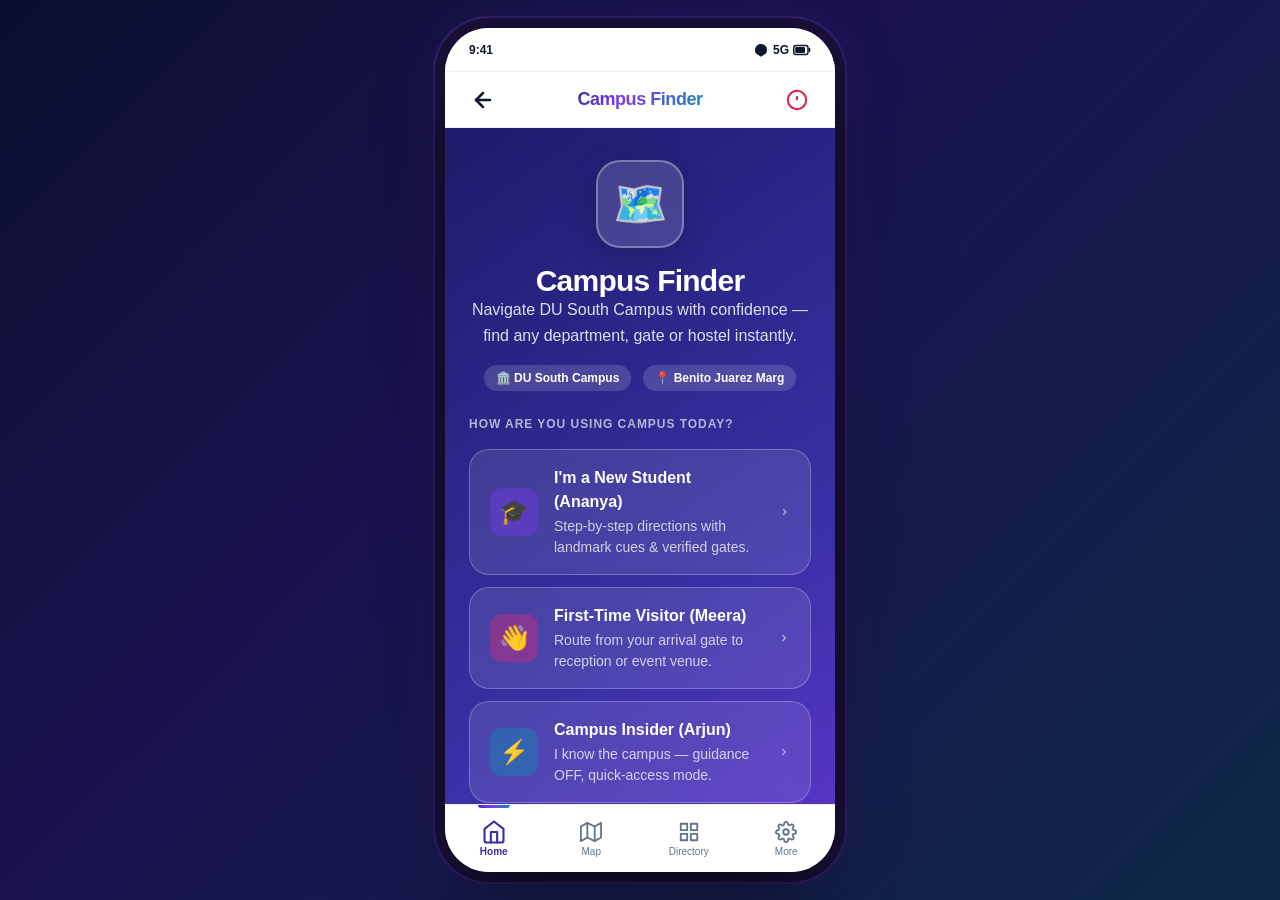
==== prototype-final/index.html @ 5f5b111a "feat: Team BAAAND Campus Navigation — Phase 3 (Design, Test & Iterate) complete delivery - Vibrant c" ====
<!DOCTYPE html>
<html lang="en">
<head>
  <meta charset="UTF-8">
  <meta name="viewport" content="width=device-width, initial-scale=1.0, maximum-scale=1.0, user-scalable=no">
  <title>Campus Finder v2 (Final) — Team BAAAND Campus Navigation</title>
  <link rel="stylesheet" href="tokens.css">
  <link rel="stylesheet" href="styles.css">
</head>
<body>

  <!-- Viewport Wrapper & Desktop Simulator Controls -->
  <div class="app-viewport-wrapper">
    
    <!-- 390x844 Mobile Device Shell -->
    <main class="device-frame" id="app-container" role="region" aria-label="Mobile Application Preview v2">

      <!-- Toast Feedback -->
      <div class="toast" id="app-toast" role="status" aria-live="polite">
        <svg width="20" height="20" viewBox="0 0 24 24" fill="none" stroke="currentColor" stroke-width="2">
          <circle cx="12" cy="12" r="10"></circle>
          <line x1="12" y1="8" x2="12" y2="12"></line>
          <line x1="12" y1="16" x2="12.01" y2="16"></line>
        </svg>
        <span id="toast-text">Notice message</span>
      </div>

      <!-- Mobile Status Bar -->
      <header class="status-bar">
        <span>9:41</span>
        <div class="status-bar-icons" aria-label="Status Indicators: Full Signal, Wi-Fi, 100% Battery">
          <svg width="16" height="16" viewBox="0 0 24 24" fill="currentColor">
            <path d="M12 3c-4.97 0-9 4.03-9 9 0 2.12.74 4.07 1.97 5.61L12 22l7.03-4.39C20.26 16.07 21 14.12 21 12c0-4.97-4.03-9-9-9z"/>
          </svg>
          <span>5G</span>
          <svg width="18" height="12" viewBox="0 0 24 14" fill="currentColor">
            <rect x="1" y="1" width="19" height="12" rx="3" fill="none" stroke="currentColor" stroke-width="2"/>
            <rect x="3" y="3" width="13" height="8" rx="1.5"/>
            <rect x="21" y="4" width="2" height="6" rx="1"/>
          </svg>
        </div>
      </header>

      <!-- App Header -->
      <header class="app-header">
        <button class="app-header-btn" id="header-back-btn" onclick="goBack()" aria-label="Go back to previous screen">
          <svg width="24" height="24" viewBox="0 0 24 24" fill="none" stroke="currentColor" stroke-width="2.5" stroke-linecap="round" stroke-linejoin="round">
            <line x1="19" y1="12" x2="5" y2="12"></line>
            <polyline points="12 19 5 12 12 5"></polyline>
          </svg>
        </button>
        <h1 class="app-header-title" id="header-title-text">Campus Finder</h1>
        <button class="app-header-btn" onclick="navigateTo('screen-help')" aria-label="Emergency security and help contacts">
          <svg width="22" height="22" viewBox="0 0 24 24" fill="none" stroke="var(--color-landmark)" stroke-width="2.2">
            <circle cx="12" cy="12" r="10"></circle>
            <line x1="12" y1="8" x2="12" y2="12"></line>
            <line x1="12" y1="16" x2="12.01" y2="16"></line>
          </svg>
        </button>
      </header>

      <!-- Scrollable Main Content Container -->
      <div class="screen-scroll-container">

        <!-- ===================================================================
             SCREEN 1: SPLASH & ONBOARDING ROLE SELECTION
             =================================================================== -->
        <section class="screen-view active" id="screen-splash" aria-labelledby="splash-title">
          <!-- Vibrant gradient splash -->
          <div class="splash-logo-container">
            <div class="splash-logo-icon">🗺️</div>
            <div>
              <h2 id="splash-title" class="splash-title">Campus Finder</h2>
              <p class="splash-subtitle">Navigate DU South Campus with confidence — find any department, gate or hostel instantly.</p>
            </div>
            <div style="display:flex;gap:var(--space-3);justify-content:center;flex-wrap:wrap;">
              <span style="background:rgba(255,255,255,0.15);color:white;font-size:var(--text-xs);font-weight:var(--font-bold);padding:4px 12px;border-radius:var(--radius-pill);">🏛️ DU South Campus</span>
              <span style="background:rgba(255,255,255,0.15);color:white;font-size:var(--text-xs);font-weight:var(--font-bold);padding:4px 12px;border-radius:var(--radius-pill);">📍 Benito Juarez Marg</span>
            </div>
          </div>

          <div class="splash-role-cards">
            <p style="color:rgba(255,255,255,0.65);font-size:var(--text-xs);font-weight:var(--font-semibold);text-transform:uppercase;letter-spacing:0.08em;margin-bottom:var(--space-1);">How are you using campus today?</p>

            <!-- Persona 1: New Student (Ananya) -->
            <div class="splash-role-card" onclick="setRoleMode('student')" role="button" aria-label="Select: New Student mode">
              <div class="splash-role-icon student">🎓</div>
              <div>
                <div class="splash-role-name">I'm a New Student (Ananya)</div>
                <div class="splash-role-desc">Step-by-step directions with landmark cues & verified gates.</div>
              </div>
              <svg width="20" height="20" viewBox="0 0 24 24" fill="none" stroke="rgba(255,255,255,0.6)" stroke-width="2.5"><polyline points="9 18 15 12 9 6"></polyline></svg>
            </div>

            <!-- Persona 2: First-Time Visitor (Meera) -->
            <div class="splash-role-card" onclick="setRoleMode('visitor')" role="button" aria-label="Select: Visitor mode">
              <div class="splash-role-icon visitor">👋</div>
              <div>
                <div class="splash-role-name">First-Time Visitor (Meera)</div>
                <div class="splash-role-desc">Route from your arrival gate to reception or event venue.</div>
              </div>
              <svg width="20" height="20" viewBox="0 0 24 24" fill="none" stroke="rgba(255,255,255,0.6)" stroke-width="2.5"><polyline points="9 18 15 12 9 6"></polyline></svg>
            </div>

            <!-- Persona 3: Campus Insider (Arjun) -->
            <div class="splash-role-card" onclick="setRoleMode('insider')" role="button" aria-label="Select: Insider mode">
              <div class="splash-role-icon insider">⚡</div>
              <div>
                <div class="splash-role-name">Campus Insider (Arjun)</div>
                <div class="splash-role-desc">I know the campus — guidance OFF, quick-access mode.</div>
              </div>
              <svg width="20" height="20" viewBox="0 0 24 24" fill="none" stroke="rgba(255,255,255,0.6)" stroke-width="2.5"><polyline points="9 18 15 12 9 6"></polyline></svg>
            </div>

            <button onclick="setRoleMode('student')" style="background:rgba(255,255,255,0.1);border:1px solid rgba(255,255,255,0.2);color:rgba(255,255,255,0.75);padding:var(--space-3);border-radius:var(--radius-md);font-size:var(--text-sm);cursor:pointer;margin-top:var(--space-2);width:100%;font-weight:var(--font-medium);">Continue as guest →</button>
          </div>
        </section>

        <!-- ===================================================================
             SCREEN 2: HOME SCREEN (V2: ENHANCED WITH WALKING METRICS)
             =================================================================== -->
        <section class="screen-view" id="screen-home" aria-labelledby="home-hero-greeting">
          
          <!-- Mode Switcher -->
          <div class="segmented-control" role="tablist" aria-label="Campus Role Selector">
            <button class="seg-btn active" data-role="student" onclick="setRoleMode('student')">Student</button>
            <button class="seg-btn" data-role="visitor" onclick="setRoleMode('visitor')">Visitor</button>
            <button class="seg-btn" data-role="insider" onclick="setRoleMode('insider')">Insider</button>
          </div>

          <!-- Student & Standard Container -->
          <div id="home-standard-container">

            <!-- VIBRANT HERO BANNER -->
            <div class="home-hero-banner">
              <p class="home-hero-greeting">🏛️ DU South Campus · <span id="active-role-indicator">STUDENT</span> MODE</p>
              <h2 id="home-hero-greeting" class="home-hero-title">Where are you heading today?</h2>
              <!-- Hero search trigger -->
              <div class="home-search-bar" onclick="navigateTo('screen-search')" role="button" aria-label="Open search">
                <svg width="20" height="20" viewBox="0 0 24 24" fill="none" stroke="#94A3B8" stroke-width="2">
                  <circle cx="11" cy="11" r="8"></circle>
                  <line x1="21" y1="21" x2="16.65" y2="16.65"></line>
                </svg>
                <span class="home-search-bar-text">Search department, gate, hostel...</span>
                <svg width="18" height="18" viewBox="0 0 24 24" fill="none" stroke="#C4B5FD" stroke-width="2.5"><polyline points="9 18 15 12 9 6"></polyline></svg>
              </div>
              <!-- Campus quick stats -->
              <div class="home-stats-strip">
                <div class="home-stat"><div class="home-stat-value">16+</div><div class="home-stat-label">Departments</div></div>
                <div class="home-stat"><div class="home-stat-value">6</div><div class="home-stat-label">Entry Gates</div></div>
                <div class="home-stat"><div class="home-stat-value">5</div><div class="home-stat-label">Hostels</div></div>
                <div class="home-stat"><div class="home-stat-value">2</div><div class="home-stat-label">Libraries</div></div>
              </div>
            </div>

            <!-- Hidden old search for keyboard focus compatibility -->
            <input type="text" class="search-input" id="home-search-input" placeholder="Search..." style="display:none;" readonly aria-hidden="true">

            <!-- Guidance Banner for Ananya -->
            <div class="card" id="home-guidance-banner" style="background:linear-gradient(135deg,#EEF2FF,#E0E7FF);border:1.5px solid var(--color-primary-border);margin-bottom:var(--space-4);">
              <div style="display:flex;align-items:center;justify-content:space-between;gap:var(--space-2);">
                <div style="display:flex;gap:var(--space-2);align-items:center;">
                  <span style="font-size:22px;">🧭</span>
                  <div>
                    <h4 style="font-size:var(--text-sm);font-weight:var(--font-bold);color:var(--color-primary);">Step-by-step guidance active</h4>
                    <p style="font-size:var(--text-xs);color:var(--color-text-secondary);">Landmark cues & verified gate numbers enabled.</p>
                  </div>
                </div>
                <button class="btn btn-sm btn-outline" onclick="navigateTo('screen-gates')" style="padding:4px 12px;font-size:var(--text-xs);flex-shrink:0;">Gates →</button>
              </div>
            </div>

            <!-- Quick Places Chips — Colour-coded by category -->
            <div style="margin-bottom:var(--space-4);">
              <div class="section-header">
                <h3 class="section-title">Quick Access</h3>
                <span class="section-link" onclick="navigateTo('screen-directory')">All →</span>
              </div>
              <div class="chip-group">
                <button class="chip chip-gate" onclick="navigateTo('screen-gates')">🚪 All Gates (1–6)</button>
                <button class="chip chip-arts" onclick="selectPlace('dept-iic')">💻 IIC Dept</button>
                <button class="chip chip-arts" onclick="selectPlace('bldg-fms')">📈 FMS</button>
                <button class="chip chip-arts" onclick="selectPlace('dept-elec')">⚡ Electronics</button>
                <button class="chip chip-hostel" onclick="selectPlace('hostel-boys')">🏠 Saramati</button>
                <button class="chip chip-library" onclick="selectPlace('cent-lib')">📚 Library</button>
                <button class="chip chip-transport" onclick="filterSearch('facility', this); navigateTo('screen-search')">☕ Canteens</button>
                <button class="chip chip-transport" onclick="navigateTo('screen-transport')">🚲 Smart Bikes</button>
                <button class="chip chip-transport" onclick="navigateTo('screen-transport')">🛺 E-Rickshaws</button>
              </div>
            </div>

            <!-- Frequent Places — Vibrant Cards Grid -->
            <div style="margin-bottom:var(--space-4);">
              <div class="section-header">
                <h3 class="section-title">Frequently Visited</h3>
                <span class="section-link" onclick="navigateTo('screen-directory')">Directory →</span>
              </div>

              <!-- Featured card: OR Dept (primary research flow) -->
              <div class="home-feature-card arts" onclick="selectPlace('dept-or')">
                <div>
                  <div class="home-feature-card-title">🎓 Dept. of Operational Research</div>
                  <div class="home-feature-card-subtitle">Faculty of Arts · 2nd Floor, Room 214</div>
                  <div class="home-feature-card-metric">⏱ 3 min · 180m · Gate 4</div>
                </div>
                <svg width="20" height="20" viewBox="0 0 24 24" fill="none" stroke="rgba(255,255,255,0.7)" stroke-width="2.5"><polyline points="9 18 15 12 9 6"></polyline></svg>
              </div>

              <!-- 2-col grid for smaller cards -->
              <div class="home-cards-grid">
                <div class="home-feature-card tech" style="grid-column:1;" onclick="selectPlace('dept-iic')">
                  <div class="home-feature-card-title">💻 IIC Dept</div>
                  <div class="home-feature-card-subtitle">Informatics Bldg</div>
                  <div class="home-feature-card-metric">⏱ 2 min · Gate 1</div>
                </div>
                <div class="home-feature-card hostel" style="grid-column:2;" onclick="selectPlace('hostel-boys')">
                  <div class="home-feature-card-title">🏠 Saramati Hostel</div>
                  <div class="home-feature-card-subtitle">Men's Residential</div>
                  <div class="home-feature-card-metric">⏱ 8 min · Gate 3</div>
                </div>
              </div>

              <!-- More places compact list -->
              <div style="margin-bottom: var(--space-4);">

              <!-- Item 3: FMS South Campus -->
              <div class="card card-interactive list-row" onclick="selectPlace('bldg-fms')">
                <div class="list-row-leading">
                  <svg width="22" height="22" viewBox="0 0 24 24" fill="none" stroke="currentColor" stroke-width="2">
                    <path d="M21 16V8a2 2 0 0 0-1-1.73l-7-4a2 2 0 0 0-2 0l-7 4A2 2 0 0 0 3 8v8a2 2 0 0 0 1 1.73l7 4a2 2 0 0 0 2 0l7-4A2 2 0 0 0 21 16z"></path>
                    <polyline points="3.27 6.96 12 12.01 20.73 6.96"></polyline>
                    <line x1="12" y1="22.08" x2="12" y2="12"></line>
                  </svg>
                </div>
                <div class="list-row-content">
                  <div class="list-row-title">Faculty of Management Studies (FMS South)</div>
                  <div class="list-row-subtitle">
                    <span>SP Jain Centre · MBA Lecture Theatres</span>
                  </div>
                  <span class="walking-metric-badge">⏱ 1.5 min walk · 90m from Gate 1</span>
                </div>
                <div class="gate-badge">Gate 1</div>
              </div>

              <!-- Item 4: Electronic Science Department -->
              <div class="card card-interactive list-row" onclick="selectPlace('dept-elec')">
                <div class="list-row-leading">
                  <svg width="22" height="22" viewBox="0 0 24 24" fill="none" stroke="currentColor" stroke-width="2">
                    <polyline points="13 2 3 14 12 14 11 22 21 10 12 10 13 2"></polyline>
                  </svg>
                </div>
                <div class="list-row-content">
                  <div class="list-row-title">Department of Electronic Science</div>
                  <div class="list-row-subtitle">
                    <span>Electronic Science Block · Microwave Wing</span>
                  </div>
                  <span class="walking-metric-badge">⏱ 2.5 min walk · 150m from Gate 1</span>
                </div>
                <div class="gate-badge">Gate 1</div>
              </div>

              <!-- Item 5: Saramati Men's Hostel -->
              <div class="card card-interactive list-row" onclick="selectPlace('hostel-boys')">
                <div class="list-row-leading">
                  <svg width="22" height="22" viewBox="0 0 24 24" fill="none" stroke="currentColor" stroke-width="2">
                    <path d="M3 9l9-7 9 7v11a2 2 0 0 1-2 2H5a2 2 0 0 1-2-2z"></path>
                    <polyline points="9 22 9 12 15 12 15 22"></polyline>
                  </svg>
                </div>
                <div class="list-row-content">
                  <div class="list-row-title">Saramati Post-Graduate Men's Hostel</div>
                  <div class="list-row-subtitle">
                    <span>South Campus Residential Zone · Ridge Trail</span>
                  </div>
                  <span class="walking-metric-badge">⏱ 2.5 min walk · 160m from Gate 3</span>
                </div>
                <div class="gate-badge">Gate 3</div>
              </div>

              <!-- Item 6: Central Library -->
              <div class="card card-interactive list-row" onclick="selectPlace('cent-lib')">
                <div class="list-row-leading">
                  <svg width="22" height="22" viewBox="0 0 24 24" fill="none" stroke="currentColor" stroke-width="2">
                    <path d="M4 19.5A2.5 2.5 0 0 1 6.5 17H20"></path>
                    <path d="M6.5 2H20v20H6.5A2.5 2.5 0 0 1 4 19.5v-15A2.5 2.5 0 0 1 6.5 2z"></path>
                  </svg>
                </div>
                <div class="list-row-content">
                  <div class="list-row-title">Central Library & Reading Hall</div>
                  <div class="list-row-subtitle">
                    <span>South Campus Colonnade Quad</span>
                  </div>
                  <span class="walking-metric-badge">⏱ 2 min walk · 100m from Gate 2</span>
                </div>
                <div class="gate-badge">Gate 2</div>
              </div>
            </div>

            <!-- Report Signboard Teaser -->
            <div class="card card-interactive" onclick="navigateTo('screen-report')" style="background-color: var(--color-bg-subtle); border-style: dashed; text-align: center; padding: var(--space-3);">
              <span style="font-size: var(--text-sm); font-weight: var(--font-medium); color: var(--color-text-secondary);">
                ⚠️ Notice a missing or unclear signboard on campus? <strong style="color: var(--color-accent);">Report it here</strong>
              </span>
            </div>
          </div>

          <!-- Insider Mode Container (Arjun Anti-Persona) -->
          <div id="home-insider-container" style="display: none;">
            <div class="card" style="background-color: #FEF3C7; border-color: #FCD34D; margin-bottom: var(--space-4);">
              <div style="display: flex; justify-content: space-between; align-items: center;">
                <div style="display: flex; gap: var(--space-2); align-items: center;">
                  <span style="font-size: 20px;">⚡</span>
                  <div>
                    <h4 style="font-size: var(--text-sm); font-weight: var(--font-bold); color: #92400E;">Route Guidance Prompts: OFF</h4>
                    <p style="font-size: var(--text-xs); color: #B45309;">Quick access to events, admin notices & shortcut maps.</p>
                  </div>
                </div>
                <button class="btn btn-sm btn-outline" onclick="setRoleMode('student')" style="border-color: #B45309; color: #B45309;">Turn ON</button>
              </div>
            </div>

            <div class="search-wrapper">
              <svg class="search-icon-leading" width="20" height="20" viewBox="0 0 24 24" fill="none" stroke="currentColor" stroke-width="2">
                <circle cx="11" cy="11" r="8"></circle>
                <line x1="21" y1="21" x2="16.65" y2="16.65"></line>
              </svg>
              <input type="text" class="search-input" placeholder="Search exam halls, admin counters, faculty rooms..." aria-label="Search events and administrative notices">
            </div>

            <div style="margin-bottom: var(--space-3); display: flex; justify-content: space-between; align-items: center;">
              <h3 style="font-size: var(--text-base); font-weight: var(--font-bold); color: var(--color-text-primary);">Campus Events & Notices</h3>
              <span class="verified-tag">Updated Today</span>
            </div>

            <div id="insider-notices-list">
              <!-- Dynamically populated from campus-data.js -->
            </div>
          </div>
        </section>

        <!-- ===================================================================
             SCREEN 3: SEARCH & RESULTS (V2: WITH SUGGESTIONS & ALIASES)
             =================================================================== -->
        <section class="screen-view" id="screen-search" aria-labelledby="search-header-title">
          <div class="search-wrapper">
            <svg class="search-icon-leading" width="20" height="20" viewBox="0 0 24 24" fill="none" stroke="currentColor" stroke-width="2">
              <circle cx="11" cy="11" r="8"></circle>
              <line x1="21" y1="21" x2="16.65" y2="16.65"></line>
            </svg>
            <input type="text" class="search-input" id="main-search-input" placeholder="Type department, room or gate..." autofocus aria-label="Search input query">
            <button class="search-clear-btn" onclick="clearSearch()" aria-label="Clear search input">✕</button>
          </div>

          <!-- Category Filter Chips -->
          <div class="chip-group" style="margin-bottom: var(--space-3);">
            <button class="chip search-filter-chip active" onclick="filterSearch('all', this)">All</button>
            <button class="chip search-filter-chip" onclick="filterSearch('department', this)">Departments</button>
            <button class="chip search-filter-chip" onclick="filterSearch('building', this)">Macro Buildings</button>
            <button class="chip search-filter-chip" onclick="filterSearch('facility', this)">Facilities</button>
            <button class="chip search-filter-chip" onclick="filterSearch('hostel', this)">Hostels</button>
          </div>

          <!-- Results Header Stats -->
          <div style="display: flex; justify-content: space-between; align-items: center; margin-bottom: var(--space-3); font-size: var(--text-xs); color: var(--color-text-secondary);">
            <span id="search-results-count">10 locations available</span>
            <span>Gate numbers verified</span>
          </div>

          <!-- Results List Container -->
          <div id="search-results-list">
            <!-- Populated dynamically via runSearch() -->
          </div>

          <!-- V2 Empty State with Clickable Suggestions (Fix H5) -->
          <div class="empty-state" id="search-empty-state" style="display: none;">
            <svg class="empty-state-icon" viewBox="0 0 24 24" fill="none" stroke="currentColor" stroke-width="1.8">
              <circle cx="11" cy="11" r="8"></circle>
              <line x1="21" y1="21" x2="16.65" y2="16.65"></line>
              <line x1="8" y1="11" x2="14" y2="11"></line>
            </svg>
            <h3 class="empty-state-title">No matching campus places</h3>
            <p class="empty-state-desc">Try checking gate numbers or tap one of our suggested research departments:</p>
            <div style="display: flex; flex-direction: column; gap: var(--space-2); max-width: 300px; margin: 0 auto var(--space-4);">
              <button class="btn btn-outline btn-sm" onclick="selectPlace('dept-or')">Dept. of Operational Research</button>
              <button class="btn btn-outline btn-sm" onclick="selectPlace('dept-iic')">Institute of Informatics & Communication (IIC)</button>
              <button class="btn btn-outline btn-sm" onclick="selectPlace('bldg-fms')">FMS South Campus (SP Jain Centre)</button>
              <button class="btn btn-outline btn-sm" onclick="selectPlace('dept-elec')">Department of Electronic Science</button>
              <button class="btn btn-outline btn-sm" onclick="selectPlace('hostel-boys')">Saramati Men's Hostel</button>
            </div>
            <button class="btn btn-ghost btn-sm" onclick="clearSearch()">Clear search term</button>
          </div>
        </section>

        <!-- ===================================================================
             SCREEN 4: PLACE DETAIL SCREEN (V2: ILLUSTRATED ARCH & CHIPS)
             =================================================================== -->
        <section class="screen-view" id="screen-detail" aria-labelledby="detail-title">
          
          <!-- V2 Architectural Entrance Mockup Card (Fix H2) -->
          <div class="card" style="padding: 0; overflow: hidden; margin-bottom: var(--space-4); border: none; box-shadow: var(--shadow-lg);">
            <div style="height: 180px; background: var(--gradient-hero); display: flex; flex-direction: column; justify-content: flex-end; padding: var(--space-4); color: white; position: relative;">
              <!-- Illustrated Architectural SVG Background -->
              <svg viewBox="0 0 400 180" style="position: absolute; top: 0; left: 0; width: 100%; height: 100%; opacity: 0.35;" preserveAspectRatio="none">
                <rect x="40" y="30" width="320" height="150" fill="none" stroke="#FFFFFF" stroke-width="2"/>
                <path d="M 120 180 A 80 80 0 0 1 280 180 Z" fill="#FFE4E6" opacity="0.6"/>
                <line x1="120" y1="180" x2="120" y2="40" stroke="#FFFFFF" stroke-width="2"/>
                <line x1="280" y1="180" x2="280" y2="40" stroke="#FFFFFF" stroke-width="2"/>
              </svg>

              <div style="position: absolute; top: var(--space-3); right: var(--space-3);">
                <span class="verified-tag" style="background: rgba(255, 255, 255, 0.95); color: var(--color-green); font-weight: bold; box-shadow: 0 2px 8px rgba(0,0,0,0.2);">✓ Verified Physical Signboard</span>
              </div>
              <span style="font-size: var(--text-xs); text-transform: uppercase; letter-spacing: 0.08em; opacity: 0.95; color: #CFFAFE; font-weight: bold;">Faculty Entrance Landmark</span>
              <h3 style="font-size: var(--text-lg); font-weight: var(--font-extrabold); text-shadow: 0 2px 4px rgba(0,0,0,0.4);" id="detail-photo-caption">Faculty of Arts — West Wing Portico</h3>
            </div>
            
            <div style="background: linear-gradient(135deg, var(--color-landmark-light), #FFE4E6); padding: var(--space-3) var(--space-4); border-top: 1.5px solid var(--color-landmark-border); display: flex; align-items: center; gap: var(--space-2);">
              <span style="font-size: 20px;">📍</span>
              <p style="font-size: var(--text-sm); font-weight: var(--font-bold); color: var(--color-landmark);" id="detail-landmark">
                Adjacent to Central Canteen; enter through the red-brick arches
              </p>
            </div>
          </div>

          <!-- Title & Macro Hierarchy -->
          <div style="margin-bottom: var(--space-4);">
            <h2 id="detail-title" style="font-size: var(--text-2xl); font-weight: var(--font-bold); color: var(--color-text-primary); margin-bottom: 4px;">Department of Operational Research</h2>
            <p id="detail-hierarchy" style="font-size: var(--text-sm); font-weight: var(--font-semibold); color: var(--color-accent);">
              Campus › Faculty of Arts › 2nd Floor, West Wing, Room 214
            </p>
          </div>

          <!-- Key Metrics Badges -->
          <div class="card" style="display: grid; grid-template-columns: 1fr 1fr; gap: var(--space-3); text-align: center; padding: var(--space-3); margin-bottom: var(--space-4);">
            <div style="border-right: 1px solid var(--color-bg-muted); padding-right: var(--space-2);">
              <span style="font-size: var(--text-xs); color: var(--color-text-muted); text-transform: uppercase; font-weight: var(--font-bold);">Nearest Gate</span>
              <div style="font-size: var(--text-lg); font-weight: var(--font-bold); color: var(--color-landmark);" id="detail-gate-badge">Gate 4</div>
            </div>
            <div>
              <span style="font-size: var(--text-xs); color: var(--color-text-muted); text-transform: uppercase; font-weight: var(--font-bold);">Walking Distance</span>
              <div style="font-size: var(--text-lg); font-weight: var(--font-bold); color: var(--color-primary);" id="detail-distance">180m (3 min)</div>
            </div>
          </div>

          <!-- Co-located Departments in Same Building (V2: Interactive Chips, Fix H8) -->
          <div class="card" style="margin-bottom: var(--space-4);">
            <div style="display: flex; justify-content: space-between; align-items: center; margin-bottom: var(--space-2);">
              <h3 style="font-size: var(--text-sm); font-weight: var(--font-bold); color: var(--color-text-primary);">Departments in this building:</h3>
              <span class="gate-badge" style="font-size: 11px;">Faculty of Arts</span>
            </div>
            <p style="font-size: var(--text-xs); color: var(--color-text-secondary); margin-bottom: var(--space-3);">Tap any department to view its specific wing and room location:</p>
            <div id="detail-same-building-list">
              <!-- Rendered via renderPlaceDetail() as .colocated-chip -->
            </div>
          </div>

          <!-- Description & Accessibility -->
          <div class="card" style="margin-bottom: var(--space-6);">
            <h3 style="font-size: var(--text-sm); font-weight: var(--font-bold); margin-bottom: 4px;">Location Information</h3>
            <p id="detail-desc" style="font-size: var(--text-sm); color: var(--color-text-secondary); margin-bottom: var(--space-3);"></p>
            <div style="background-color: var(--color-bg-subtle); padding: var(--space-2) var(--space-3); border-radius: var(--radius-sm); font-size: var(--text-xs); color: var(--color-text-secondary);">
              <strong>♿ Accessibility:</strong> <span id="detail-access"></span>
            </div>
          </div>

          <!-- Action Buttons -->
          <div style="display: flex; flex-direction: column; gap: var(--space-2); margin-bottom: var(--space-6);">
            <button class="btn btn-accent" onclick="startRouteToActivePlace()" id="detail-directions-btn">
              <svg width="20" height="20" viewBox="0 0 24 24" fill="none" stroke="currentColor" stroke-width="2.2">
                <polygon points="3 11 22 2 13 21 11 13 3 11"></polygon>
              </svg>
              <span>Get Walking Directions</span>
            </button>
            <button class="btn btn-outline" id="detail-save-btn" onclick="toggleSavePlace(appState.activePlace.id)">
              <svg width="18" height="18" viewBox="0 0 24 24" fill="none" stroke="currentColor" stroke-width="2">
                <path d="M19 21l-7-5-7 5V5a2 2 0 0 1 2-2h10a2 2 0 0 1 2 2z"></path>
              </svg>
              <span>Save Place</span>
            </button>
          </div>
        </section>

        <!-- ===================================================================
             SCREEN 5: ROUTE PREVIEW SCREEN (V2: CUSTOM ORIGIN PILLS, FIX H4)
             =================================================================== -->
        <section class="screen-view" id="screen-route" aria-labelledby="route-header-title">
          <div style="margin-bottom: var(--space-4);">
            <h2 id="route-header-title" style="font-size: var(--text-xl); font-weight: var(--font-bold); color: var(--color-text-primary);">Route Overview</h2>
            <p style="font-size: var(--text-sm); color: var(--color-text-secondary);">Verified walking path from entry gate to exact room.</p>
          </div>

          <!-- V2 Origin Selector Card with Custom Radio Pills (Fix H4) -->
          <div class="card" style="margin-bottom: var(--space-4);">
            <span style="font-size: var(--text-xs); color: var(--color-text-muted); text-transform: uppercase; font-weight: var(--font-bold); display: block; margin-bottom: 4px;">Choose Starting Origin:</span>
            
            <div class="origin-pill-group">
              <button class="origin-pill selected" onclick="selectRouteOrigin('Gate 4', this)">🚪 Gate 4 (Nearest Arts)</button>
              <button class="origin-pill" onclick="selectRouteOrigin('Gate 1', this)">🚪 Gate 1 (Main Gate)</button>
              <button class="origin-pill" onclick="selectRouteOrigin('Gate 2', this)">🚪 Gate 2 (Library)</button>
              <button class="origin-pill" onclick="selectRouteOrigin('GPS', this)">📍 Current Location</button>
            </div>

            <div style="margin: var(--space-3) 0 var(--space-2) 7px; height: 16px; border-left: 2px dashed var(--color-bg-muted);"></div>

            <!-- Destination Card -->
            <div style="display: flex; gap: var(--space-3); align-items: center;">
              <div style="width: 16px; height: 16px; border-radius: var(--radius-pill); background-color: var(--color-accent); flex-shrink: 0;"></div>
              <div>
                <span style="font-size: var(--text-xs); color: var(--color-text-muted); text-transform: uppercase; font-weight: var(--font-bold);">Destination</span>
                <div style="font-size: var(--text-base); font-weight: var(--font-bold); color: var(--color-text-primary);" id="route-dest-name">Dept. of Operational Research</div>
                <div style="font-size: var(--text-xs); color: var(--color-text-secondary);" id="route-dest-building">Faculty of Arts (2nd Floor Room 214)</div>
              </div>
            </div>
          </div>

          <!-- Time & Distance Metrics Banner -->
          <div class="route-summary-banner">
            <div>
              <div class="route-time-display" id="route-walk-time">8 min walk</div>
              <div class="route-dist-display" id="route-walk-distance">540m (Shortest verified path)</div>
            </div>
            <span class="verified-tag" id="route-access-badge" style="display:none;background:white;color:var(--color-primary);font-weight:bold;">Step-free</span>
          </div>

          <!-- Accessible Route Option -->
          <div class="card" style="margin-bottom: var(--space-4); background: linear-gradient(135deg, var(--color-purple-light), #F5F3FF); border: 1.5px solid var(--color-purple-border);">
            <div style="display: flex; justify-content: space-between; align-items: center;">
              <div style="display: flex; gap: var(--space-2); align-items: center;">
                <span style="font-size: 24px;">♿</span>
                <div>
                  <label for="accessible-route-toggle" style="font-size: var(--text-sm); font-weight: var(--font-bold); color: var(--color-purple); cursor: pointer; display: block;">Accessible Route</label>
                  <span style="font-size: var(--text-xs); color: var(--color-text-secondary);">Flat walkways, ramps & atrium elevator</span>
                </div>
              </div>
              <input type="checkbox" id="accessible-route-toggle" onchange="toggleAccessibleRoute()" style="width: 24px; height: 24px; cursor: pointer; accent-color: var(--color-purple);" aria-label="Toggle Accessible Route">
            </div>
          </div>

          <!-- Mini Route Map View -->
          <div class="map-canvas-container" style="height: 160px; margin-bottom: var(--space-4);">
            <svg class="map-svg" viewBox="0 0 400 200" preserveAspectRatio="none" aria-label="Campus Route Diagram">
              <rect width="400" height="200" fill="#E2E8F0"/>
              <path d="M 50 180 L 120 120 L 250 120 L 320 60" stroke="#94A3B8" stroke-width="12" stroke-linecap="round" fill="none"/>
              <path d="M 50 180 L 120 120 L 250 120 L 320 60" stroke="var(--color-accent)" stroke-width="6" stroke-dasharray="6,4" stroke-linecap="round" fill="none"/>
              <circle cx="50" cy="180" r="10" fill="var(--color-landmark)"/>
              <text x="50" y="184" font-size="10" font-weight="bold" fill="white" text-anchor="middle">G4</text>
              <circle cx="120" cy="120" r="8" fill="#F59E0B"/>
              <circle cx="320" cy="60" r="12" fill="var(--color-primary)"/>
              <text x="320" y="64" font-size="10" font-weight="bold" fill="white" text-anchor="middle">OR</text>
            </svg>
          </div>

          <button class="btn btn-primary" onclick="startLiveNavigation()" style="margin-bottom: var(--space-6);">
            <span>Start Turn-by-Turn Navigation</span>
            <svg width="20" height="20" viewBox="0 0 24 24" fill="none" stroke="currentColor" stroke-width="2.2">
              <line x1="5" y1="12" x2="19" y2="12"></line>
              <polyline points="12 5 19 12 12 19"></polyline>
            </svg>
          </button>
        </section>

        <!-- ===================================================================
             SCREEN 6: TURN-BY-TURN NAVIGATION (V2: PROGRESS BAR, EXIT & REROUTE)
             =================================================================== -->
        <section class="screen-view" id="screen-navigate" aria-labelledby="nav-step-counter">
          
          <!-- V2 Linear Progress Bar (Fix H1) -->
          <div class="nav-progress-container" aria-label="Navigation Route Progress">
            <div class="nav-progress-segment current" id="prog-seg-1"></div>
            <div class="nav-progress-segment" id="prog-seg-2"></div>
            <div class="nav-progress-segment" id="prog-seg-3"></div>
            <div class="nav-progress-segment" id="prog-seg-4"></div>
          </div>

          <!-- V2 Persistent Off-Route Alert Banner (Fix H9) -->
          <div class="persistent-reroute-banner" id="persistent-reroute-banner" style="display: none;" role="alert">
            <div style="display: flex; gap: var(--space-2); align-items: center;">
              <span style="font-size: 20px;">⚠️</span>
              <div>
                <strong style="font-size: var(--text-xs); color: var(--color-error); display: block;">You missed the turn!</strong>
                <span style="font-size: 11px; color: var(--color-text-secondary);">Turn right at Canteen to rejoin route</span>
              </div>
            </div>
            <button class="btn btn-sm btn-outline" onclick="dismissOffRoute()" style="width: auto; padding: 2px 8px; font-size: var(--text-xs); border-color: var(--color-error); color: var(--color-error);">
              Re-center
            </button>
          </div>

          <!-- Top Guidance HUD with Explicit Exit Route Button (Fix H3) -->
          <div class="card nav-hud">
            <div style="display: flex; justify-content: space-between; align-items: center; margin-bottom: var(--space-2);">
              <span id="nav-step-counter" style="font-size: var(--text-xs); font-weight: var(--font-bold); letter-spacing: 0.08em; text-transform: uppercase; color: #CFFAFE;">Step 1 of 4 · 540m remaining</span>
              <div style="display: flex; gap: 6px;">
                <button class="btn btn-sm btn-ghost" id="hud-voice-btn" onclick="toggleVoicePrompts()" style="color: white; background: rgba(255,255,255,0.2); border: 1px solid rgba(255,255,255,0.3); padding: 2px 8px; font-size: var(--text-xs); width: auto; border-radius: var(--radius-pill);" title="Toggle Speech Prompts">
                  🔊 ON
                </button>
                <button class="btn btn-sm btn-ghost" onclick="exitNavigation()" style="color: white; background: rgba(255,255,255,0.2); border: 1px solid rgba(255,255,255,0.3); padding: 2px 10px; font-size: var(--text-xs); width: auto; border-radius: var(--radius-pill);" aria-label="Exit Navigation Mode">
                  ✕ Exit
                </button>
              </div>
            </div>
            <h2 id="nav-step-instruction" style="font-size: var(--text-xl); font-weight: var(--font-extrabold); line-height: 1.3; margin-bottom: var(--space-3); color: white;">
              Enter through Gate 4 (Arts Gate) and proceed straight.
            </h2>
            <div style="display: flex; align-items: center; gap: var(--space-2); background: rgba(255, 255, 255, 0.18); backdrop-filter: blur(8px); padding: var(--space-2) var(--space-3); border-radius: var(--radius-md); font-size: var(--text-sm); color: white; border: 1px solid rgba(255,255,255,0.25);">
              <span>👀</span>
              <span id="nav-step-landmark" style="font-weight: var(--font-semibold);">Pass the Security Patrol Cabin on your left</span>
            </div>
          </div>

          <!-- Navigation Map Canvas with Position Indicator -->
          <div class="map-canvas-container" style="height: 240px; margin-bottom: var(--space-4); position: relative;">
            <svg class="map-svg" viewBox="0 0 400 300" preserveAspectRatio="none" aria-label="Live Navigation Campus View">
              <rect width="400" height="300" fill="#CBD5E1"/>
              <path d="M 60 260 L 150 180 L 260 180 L 320 80" stroke="#FFFFFF" stroke-width="16" fill="none"/>
              <path d="M 60 260 L 150 180 L 260 180 L 320 80" stroke="var(--color-accent)" stroke-width="8" stroke-linecap="round" fill="none"/>
              <!-- Animated GPS Position Dot & Pulsing Halo -->
              <circle cx="60" cy="260" r="14" fill="rgba(2, 128, 144, 0.35)" class="gps-pulse-ring" id="nav-gps-pulse"/>
              <circle cx="60" cy="260" r="8" fill="var(--color-accent)" stroke="white" stroke-width="2" id="nav-gps-dot"/>
              <rect x="160" y="120" width="70" height="40" rx="4" fill="#64748B"/>
              <text x="195" y="145" font-size="10" fill="white" font-weight="bold" text-anchor="middle">Canteen</text>
              <rect x="290" y="40" width="80" height="60" rx="4" fill="var(--color-primary)"/>
              <text x="330" y="75" font-size="10" fill="white" font-weight="bold" text-anchor="middle">Faculty of Arts</text>
            </svg>
            <div class="map-floating-overlay">
              <button class="btn btn-sm btn-ghost" id="nav-autowalk-btn" onclick="startAutoWalk()" style="color: var(--color-primary); font-size: var(--text-xs); font-weight: bold; background: rgba(255,255,255,0.9); border: 1px solid var(--color-border);" title="Auto-advance through route turns">
                ▶ Auto-Walk
              </button>
              <button class="btn btn-sm btn-ghost" onclick="triggerOffRouteDemo()" style="color: var(--color-error); font-size: var(--text-xs); background: rgba(255,255,255,0.9); border: 1px solid var(--color-border);">
                Simulate Off-Route
              </button>
            </div>
          </div>

          <!-- Navigation Controls -->
          <div style="display: grid; grid-template-columns: 1fr 2fr; gap: var(--space-2); margin-bottom: var(--space-4);">
            <button class="btn btn-outline" onclick="prevNavigationStep()" id="nav-prev-step-btn">← Prev</button>
            <button class="btn btn-primary" onclick="nextNavigationStep()" id="nav-next-step-btn">Next Turn →</button>
          </div>

          <div style="text-align: center;">
            <button class="btn btn-ghost btn-sm" onclick="navigateTo('screen-arrived')">Skip to Destination Arrival →</button>
          </div>
        </section>

        <!-- ===================================================================
             SCREEN 7: ARRIVAL CONFIRMATION
             =================================================================== -->
        <section class="screen-view" id="screen-arrived" aria-labelledby="arrived-title">
          <div style="text-align: center; padding: var(--space-4) 0;">
            
            <div class="arrival-banner">
              <span class="arrival-emoji">🎉</span>
              <h2 id="arrived-title" style="font-size: var(--text-3xl); font-weight: var(--font-extrabold); color: white; margin-bottom: 6px;">You Have Arrived!</h2>
              <p style="font-size: var(--text-base); color: rgba(255,255,255,0.9); font-weight: var(--font-medium);">
                Room 214 · Department of Operational Research
              </p>
            </div>

            <div class="card" style="text-align: left; margin-bottom: var(--space-6);">
              <span class="verified-tag" style="margin-bottom: var(--space-2);">✓ Visual Checkpoint</span>
              <h3 style="font-size: var(--text-base); font-weight: var(--font-bold); color: var(--color-text-primary); margin-bottom: 4px;">Faculty of Arts · 2nd Floor West Wing</h3>
              <p style="font-size: var(--text-sm); color: var(--color-text-secondary); margin-bottom: var(--space-3);">
                Confirm you are at door Room 214 with the signboard reading: <strong>"Department of Operational Research — Head & Faculty Offices"</strong>.
              </p>
              <div style="background-color: var(--color-bg-subtle); padding: var(--space-3); border-radius: var(--radius-md); font-size: var(--text-xs); color: var(--color-text-secondary); border-left: 3px solid var(--color-accent);">
                💡 <strong>Restroom Landmark:</strong> Located down the hallway beside Room 208 on the right.
              </div>
            </div>

            <button class="btn btn-primary" onclick="navigateTo('screen-home')" style="margin-bottom: var(--space-3);">
              Done · Return to Home
            </button>
            <button class="btn btn-outline" onclick="navigateTo('screen-map')">
              Explore Surrounding Campus Map
            </button>
          </div>
        </section>

        <!-- ===================================================================
             SCREEN 8: INTERACTIVE CAMPUS MAP
             =================================================================== -->
        <section class="screen-view" id="screen-map" aria-labelledby="map-screen-title">
          <div style="display: flex; justify-content: space-between; align-items: center; margin-bottom: var(--space-3);">
            <div>
              <h2 id="map-screen-title" style="font-size: var(--text-xl); font-weight: var(--font-bold);">Interactive Campus Map</h2>
              <p style="font-size: var(--text-xs); color: var(--color-text-secondary);">Tap any building or gate pin to inspect</p>
            </div>
            <button class="btn btn-sm btn-outline" onclick="showToast('Campus vector map re-centered on Gate 4')" style="padding: 4px 10px;">Center</button>
          </div>

          <!-- Full Screen Map Canvas with Zoom & Entity Inspection -->
          <div class="map-canvas-container" style="height: 480px; margin-bottom: var(--space-4); position: relative;">
            
            <!-- Zoom Controls -->
            <div class="map-zoom-controls">
              <button class="map-zoom-btn" onclick="zoomMap(-80)" title="Zoom In">+</button>
              <button class="map-zoom-btn" onclick="zoomMap(80)" title="Zoom Out">−</button>
            </div>

            <svg class="map-svg" viewBox="0 0 600 600" aria-label="University Campus Vector Map">
              <!-- Campus Green Lawn Base -->
              <rect width="600" height="600" fill="#F0FDF4"/>
              
              <!-- Landscaping Greenery Patches -->
              <ellipse cx="200" cy="200" rx="90" ry="60" fill="#DCFCE7" opacity="0.7"/>
              <ellipse cx="400" cy="480" rx="100" ry="50" fill="#DCFCE7" opacity="0.7"/>
              <ellipse cx="400" cy="180" rx="60" ry="70" fill="#DCFCE7" opacity="0.6"/>

              <!-- Main Roads -->
              <rect x="0" y="275" width="600" height="50" fill="#1E293B"/>
              <!-- Road Centerline -->
              <line x1="0" y1="300" x2="600" y2="300" stroke="#F8FAFC" stroke-width="2" stroke-dasharray="12,10"/>
              <text x="300" y="294" font-size="11" fill="#F8FAFC" font-weight="800" letter-spacing="1" text-anchor="middle">BENITO JUAREZ MARG (MAIN CAMPUS ARTERY)</text>

              <!-- Secondary Campus Avenues -->
              <rect x="220" y="0" width="34" height="600" fill="#334155"/>
              <line x1="237" y1="0" x2="237" y2="600" stroke="#CBD5E1" stroke-width="1.5" stroke-dasharray="8,8"/>
              <rect x="420" y="0" width="34" height="600" fill="#334155"/>
              <line x1="437" y1="0" x2="437" y2="600" stroke="#CBD5E1" stroke-width="1.5" stroke-dasharray="8,8"/>

              <!-- Building 1: Faculty of Arts (Macro) -->
              <g style="cursor: pointer;" onclick="inspectMapEntity('place', 'fac-arts')">
                <rect x="55" y="75" width="140" height="155" rx="12" fill="#3730A3" stroke="#4F46E5" stroke-width="3"/>
                <text x="125" y="145" font-size="13" font-weight="800" fill="white" text-anchor="middle">Faculty of Arts</text>
                <text x="125" y="165" font-size="10" fill="#C7D2FE" font-weight="600" text-anchor="middle">OR · Psych · DBE</text>
                <rect x="75" y="180" width="100" height="20" rx="10" fill="rgba(255,255,255,0.15)"/>
                <text x="125" y="194" font-size="9" fill="white" font-weight="700" text-anchor="middle">Gate 4 Entrance</text>
              </g>

              <!-- Building 2: Central Library -->
              <g style="cursor: pointer;" onclick="inspectMapEntity('place', 'cent-lib')">
                <rect x="275" y="75" width="120" height="125" rx="12" fill="#0D9488" stroke="#14B8A6" stroke-width="3"/>
                <text x="335" y="135" font-size="12" font-weight="800" fill="white" text-anchor="middle">Central Library</text>
                <text x="335" y="153" font-size="9" fill="#CCFBF1" text-anchor="middle">Reading Quad</text>
                <text x="335" y="178" font-size="16" text-anchor="middle">📚</text>
              </g>

              <!-- Building 3: FMS South Campus / SP Jain Centre -->
              <g style="cursor: pointer;" onclick="inspectMapEntity('place', 'bldg-fms')">
                <rect x="470" y="80" width="110" height="120" rx="12" fill="#7C3AED" stroke="#8B5CF6" stroke-width="3"/>
                <text x="525" y="135" font-size="12" font-weight="800" fill="white" text-anchor="middle">FMS South</text>
                <text x="525" y="152" font-size="9" fill="#EDE9FE" text-anchor="middle">SP Jain Centre</text>
                <text x="525" y="178" font-size="16" text-anchor="middle">📈</text>
              </g>

              <!-- Building 4: Saramati Post-Graduate Men's Hostel -->
              <g style="cursor: pointer;" onclick="inspectMapEntity('place', 'hostel-boys')">
                <rect x="55" y="375" width="140" height="165" rx="12" fill="#EA580C" stroke="#FB923C" stroke-width="3"/>
                <text x="125" y="445" font-size="12" font-weight="800" fill="white" text-anchor="middle">Saramati Hostel</text>
                <text x="125" y="463" font-size="9" fill="#FED7AA" text-anchor="middle">PG Men's Residence</text>
                <text x="125" y="490" font-size="16" text-anchor="middle">🏠</text>
              </g>

              <!-- Building 5: Administration & Reception -->
              <g style="cursor: pointer;" onclick="inspectMapEntity('place', 'admin-reception')">
                <rect x="275" y="375" width="120" height="135" rx="12" fill="#059669" stroke="#10B981" stroke-width="3"/>
                <text x="335" y="440" font-size="12" font-weight="800" fill="white" text-anchor="middle">Administration</text>
                <text x="335" y="458" font-size="9" fill="#D1FAE5" text-anchor="middle">& Visitor Centre</text>
                <text x="335" y="485" font-size="16" text-anchor="middle">🏛️</text>
              </g>

              <!-- Building 6: IIC & Electronic Science Block -->
              <g style="cursor: pointer;" onclick="inspectMapEntity('place', 'dept-iic')">
                <rect x="470" y="375" width="110" height="135" rx="12" fill="#0891B2" stroke="#06B6D4" stroke-width="3"/>
                <text x="525" y="435" font-size="12" font-weight="800" fill="white" text-anchor="middle">IIC & Electronics</text>
                <text x="525" y="453" font-size="9" fill="#CFFAFE" text-anchor="middle">Informatics Wing</text>
                <text x="525" y="480" font-size="16" text-anchor="middle">💻</text>
              </g>

              <!-- Gate Pins (Vibrant Rose Red Highlights with White Rings) -->
              <g style="cursor:pointer;" onclick="inspectMapEntity('gate', 'gate-1')">
                <circle cx="335" cy="550" r="18" fill="#E11D48" stroke="white" stroke-width="2.5"/>
                <text x="335" y="555" font-size="11" font-weight="800" fill="white" text-anchor="middle">G1</text>
              </g>
              <g style="cursor:pointer;" onclick="inspectMapEntity('gate', 'gate-2')">
                <circle cx="335" cy="40" r="18" fill="#E11D48" stroke="white" stroke-width="2.5"/>
                <text x="335" y="45" font-size="11" font-weight="800" fill="white" text-anchor="middle">G2</text>
              </g>
              <g style="cursor:pointer;" onclick="inspectMapEntity('gate', 'gate-3')">
                <circle cx="525" cy="40" r="18" fill="#E11D48" stroke="white" stroke-width="2.5"/>
                <text x="525" y="45" font-size="11" font-weight="800" fill="white" text-anchor="middle">G3</text>
              </g>
              <g style="cursor:pointer;" onclick="inspectMapEntity('gate', 'gate-4')">
                <circle cx="125" cy="40" r="20" fill="#E11D48" stroke="white" stroke-width="3"/>
                <text x="125" y="46" font-size="12" font-weight="800" fill="white" text-anchor="middle">G4</text>
              </g>
              <g style="cursor:pointer;" onclick="inspectMapEntity('gate', 'gate-5')">
                <circle cx="125" cy="560" r="18" fill="#E11D48" stroke="white" stroke-width="2.5"/>
                <text x="125" y="565" font-size="11" font-weight="800" fill="white" text-anchor="middle">G5</text>
              </g>
              <g style="cursor:pointer;" onclick="inspectMapEntity('gate', 'gate-6')">
                <circle cx="525" cy="550" r="18" fill="#E11D48" stroke="white" stroke-width="2.5"/>
                <text x="525" y="555" font-size="11" font-weight="800" fill="white" text-anchor="middle">G6</text>
              </g>

              <!-- Transport Pins -->
              <g style="cursor:pointer;" onclick="navigateTo('screen-transport')">
                <circle cx="160" cy="250" r="14" fill="#0284C7" stroke="white" stroke-width="2"/>
                <text x="160" y="255" font-size="11" fill="white" font-weight="bold" text-anchor="middle">🚲</text>
              </g>
              <g style="cursor:pointer;" onclick="navigateTo('screen-transport')">
                <circle cx="380" cy="250" r="14" fill="#059669" stroke="white" stroke-width="2"/>
                <text x="380" y="255" font-size="11" fill="white" font-weight="bold" text-anchor="middle">🛺</text>
              </g>
            </svg>

            <!-- Interactive Map Entity Inspection Drawer -->
            <div class="map-entity-drawer" id="map-entity-drawer" role="dialog" aria-modal="true">
              <div style="display: flex; justify-content: space-between; align-items: flex-start; margin-bottom: 6px;">
                <h3 id="drawer-title" style="font-size: var(--text-base); font-weight: var(--font-bold); color: var(--color-text-primary);">Gate 4 (Arts Gate)</h3>
                <button class="btn btn-sm btn-ghost" onclick="closeMapDrawer()" style="padding: 2px 6px; font-size: 14px; width: auto;">✕</button>
              </div>
              <p id="drawer-sub" style="font-size: var(--text-xs); color: var(--color-text-secondary); margin-bottom: 4px;">Staffed Guard Cabin · 120m away</p>
              <p id="drawer-meta" style="font-size: var(--text-xs); color: var(--color-text-muted); margin-bottom: 12px;"></p>
              <button class="btn btn-primary btn-sm" id="drawer-action-btn" style="width: 100%;">Route from this Gate →</button>
            </div>

            <div class="map-floating-overlay">
              <span style="font-size: var(--text-xs); color: var(--color-text-primary);">Showing <strong>Gate 4 (Arts Gate)</strong></span>
              <button class="btn btn-sm btn-accent" onclick="selectPlace('dept-or')">OR Dept Info</button>
            </div>
          </div>
        </section>

        <!-- ===================================================================
             SCREEN 9: CAMPUS DIRECTORY (HIERARCHY BROWSER)
             =================================================================== -->
        <section class="screen-view" id="screen-directory" aria-labelledby="directory-header-title">
          <div style="margin-bottom: var(--space-4);">
            <h2 id="directory-header-title" style="font-size: var(--text-2xl); font-weight: var(--font-bold);">Campus Directory</h2>
            <p style="font-size: var(--text-sm); color: var(--color-text-secondary);">Explore multi-department complexes and faculties.</p>
          </div>

          <!-- Section 1: Faculty of Arts -->
          <div class="card" style="margin-bottom: var(--space-4);">
            <div style="display: flex; justify-content: space-between; align-items: flex-start; margin-bottom: var(--space-2);">
              <h3 style="font-size: var(--text-lg); font-weight: var(--font-bold); color: var(--color-primary);">Faculty of Arts Complex</h3>
              <span class="gate-badge">Gate 4</span>
            </div>
            <p style="font-size: var(--text-xs); color: var(--color-text-muted); margin-bottom: var(--space-3);">
              Large central complex containing 14+ postgraduate departments.
            </p>

            <div style="border-top: 1px solid var(--color-bg-muted); padding-top: var(--space-2);">
              <div class="list-row" onclick="selectPlace('dept-or')">
                <div class="list-row-content">
                  <div class="list-row-title" style="font-size: var(--text-sm);">Dept. of Operational Research</div>
                  <div class="list-row-subtitle">2nd Floor · Room 214</div>
                </div>
                <span style="color: var(--color-accent); font-size: var(--text-sm);">View →</span>
              </div>

              <div class="list-row" onclick="selectPlace('dept-psych')">
                <div class="list-row-content">
                  <div class="list-row-title" style="font-size: var(--text-sm);">Dept. of Psychology</div>
                  <div class="list-row-subtitle">Ground & 1st Floor East Wing</div>
                </div>
                <span style="color: var(--color-accent); font-size: var(--text-sm);">View →</span>
              </div>

              <div class="list-row" onclick="selectPlace('dept-busecon')">
                <div class="list-row-content">
                  <div class="list-row-title" style="font-size: var(--text-sm);">Dept. of Business Economics</div>
                  <div class="list-row-subtitle">3rd Floor South Wing</div>
                </div>
                <span style="color: var(--color-accent); font-size: var(--text-sm);">View →</span>
              </div>
            </div>
          </div>

          <!-- Section 2: Management Studies Complex -->
          <div class="card card-interactive list-row" onclick="selectPlace('bldg-fms')" style="margin-bottom: var(--space-3);">
            <div class="list-row-content">
              <div class="list-row-title">Faculty of Management Studies (FMS South)</div>
              <div class="list-row-subtitle">SP Jain Centre for Management Studies · Gate 1</div>
            </div>
            <span class="gate-badge">Gate 1</span>
          </div>

          <!-- Section 3: Technology & Informatics Complex -->
          <div class="card" style="margin-bottom: var(--space-3); padding: var(--space-3);">
            <div style="font-weight: var(--font-bold); font-size: var(--text-sm); color: var(--color-text-secondary); text-transform: uppercase; margin-bottom: var(--space-2);">Technology & Computing Complex (Gate 1)</div>
            
            <div class="list-row" onclick="selectPlace('dept-iic')">
              <div class="list-row-content">
                <div class="list-row-title" style="font-size: var(--text-sm);">Institute of Informatics & Communication (IIC)</div>
                <div class="list-row-subtitle">Ground & 1st Floor · AI, Cyber & Networking Labs</div>
              </div>
              <span style="color: var(--color-accent); font-size: var(--text-sm);">View →</span>
            </div>

            <div class="list-row" onclick="selectPlace('dept-elec')">
              <div class="list-row-content">
                <div class="list-row-title" style="font-size: var(--text-sm);">Department of Electronic Science</div>
                <div class="list-row-subtitle">Ground to 2nd Floor · Semiconductor & Microwave Labs</div>
              </div>
              <span style="color: var(--color-accent); font-size: var(--text-sm);">View →</span>
            </div>
          </div>

          <!-- Section 4: Residential Zone -->
          <div class="card card-interactive list-row" onclick="selectPlace('hostel-boys')" style="margin-bottom: var(--space-3);">
            <div class="list-row-content">
              <div class="list-row-title">Saramati Post-Graduate Men's Hostel</div>
              <div class="list-row-subtitle">South Campus Residential Complex · Blocks A & B · Gate 3</div>
            </div>
            <span class="gate-badge">Gate 3</span>
          </div>
        </section>

        <!-- ===================================================================
             SCREEN 10: GATES AND ENTRANCES DIRECTORY
             =================================================================== -->
        <section class="screen-view" id="screen-gates" aria-labelledby="gates-header-title">
          <div style="margin-bottom: var(--space-4);">
            <h2 id="gates-header-title" style="font-size: var(--text-2xl); font-weight: var(--font-bold);">Gates & Entrances</h2>
            <p style="font-size: var(--text-sm); color: var(--color-text-secondary);">Verified gate numbers, security guard hours, and connections.</p>
          </div>

          <div id="gates-list-container">
            <!-- Dynamically populated via renderGatesList() -->
          </div>
        </section>

        <!-- ===================================================================
             SCREEN 11: TRANSPORT POINTS (MICRO-MOBILITY)
             =================================================================== -->
        <section class="screen-view" id="screen-transport" aria-labelledby="transport-header-title">
          <div style="margin-bottom: var(--space-4);">
            <h2 id="transport-header-title" style="font-size: var(--text-2xl); font-weight: var(--font-bold);">Campus Micro-Mobility</h2>
            <p style="font-size: var(--text-sm); color: var(--color-text-secondary);">Smart bicycles and electric campus shuttles.</p>
          </div>

          <div id="transport-list-container">
            <!-- Dynamically populated via renderTransportList() -->
          </div>
        </section>

        <!-- ===================================================================
             SCREEN 12: SAVED PLACES
             =================================================================== -->
        <section class="screen-view" id="screen-saved" aria-labelledby="saved-header-title">
          <div style="margin-bottom: var(--space-4);">
            <h2 id="saved-header-title" style="font-size: var(--text-2xl); font-weight: var(--font-bold);">Saved Places</h2>
            <p style="font-size: var(--text-sm); color: var(--color-text-secondary);">Quick-access bookmarks for your daily classes and hostels.</p>
          </div>

          <div id="saved-list-container">
            <!-- Dynamically populated via renderSavedList() -->
          </div>

          <div class="empty-state" id="saved-empty-state" style="display: none;">
            <svg class="empty-state-icon" viewBox="0 0 24 24" fill="none" stroke="currentColor" stroke-width="1.8">
              <path d="M19 21l-7-5-7 5V5a2 2 0 0 1 2-2h10a2 2 0 0 1 2 2z"></path>
            </svg>
            <h3 class="empty-state-title">No saved places yet</h3>
            <p class="empty-state-desc">Save your department, hostel or library by tapping "Save Place" on any location details screen.</p>
            <button class="btn btn-outline btn-sm" onclick="navigateTo('screen-search')">Browse Campus</button>
          </div>
        </section>

        <!-- ===================================================================
             SCREEN 13: VISITOR MODE (MEERA FLOW)
             =================================================================== -->
        <section class="screen-view" id="screen-visitor" aria-labelledby="visitor-title">
          <div style="margin-bottom: var(--space-4);">
            <span class="gate-badge" style="margin-bottom: var(--space-2);">Visitor Mode</span>
            <h2 id="visitor-title" style="font-size: var(--text-2xl); font-weight: var(--font-bold);">Welcome to Campus!</h2>
            <p style="font-size: var(--text-sm); color: var(--color-text-secondary);">Which gate did you arrive at? We'll guide you step by step.</p>
          </div>

          <div class="card" style="margin-bottom: var(--space-4);">
            <h3 style="font-size: var(--text-sm); font-weight: var(--font-bold); margin-bottom: var(--space-3); color: var(--color-text-primary);">Select your entry gate:</h3>
            
            <div style="display: grid; grid-template-columns: 1fr 1fr; gap: var(--space-2);">
              <button class="btn btn-outline" onclick="visitorSelectGate(1)" style="padding: var(--space-3);">
                <strong>Gate 1</strong> (Main Gate)
              </button>
              <button class="btn btn-outline" onclick="visitorSelectGate(2)" style="padding: var(--space-3);">
                <strong>Gate 2</strong> (Library)
              </button>
              <button class="btn btn-outline" onclick="visitorSelectGate(3)" style="padding: var(--space-3);">
                <strong>Gate 3</strong> (FMS)
              </button>
              <button class="btn btn-outline" onclick="visitorSelectGate(4)" style="padding: var(--space-3);">
                <strong>Gate 4</strong> (Arts)
              </button>
              <button class="btn btn-outline" onclick="visitorSelectGate(5)" style="padding: var(--space-3);">
                <strong>Gate 5</strong> (Hostels)
              </button>
              <button class="btn btn-outline" onclick="visitorSelectGate(6)" style="padding: var(--space-3);">
                <strong>Gate 6</strong> (Sports)
              </button>
            </div>
          </div>

          <div class="card card-interactive list-row" onclick="selectPlace('admin-reception')" style="border-left: 4px solid var(--color-primary);">
            <div class="list-row-leading">
              <svg width="22" height="22" viewBox="0 0 24 24" fill="none" stroke="currentColor" stroke-width="2">
                <circle cx="12" cy="12" r="10"></circle>
                <line x1="12" y1="16" x2="12" y2="12"></line>
                <line x1="12" y1="8" x2="12.01" y2="8"></line>
              </svg>
            </div>
            <div class="list-row-content">
              <div class="list-row-title">Visitor Information Helpdesk</div>
              <div class="list-row-subtitle">Admin Block Ground Floor · Gate 1</div>
            </div>
            <span class="gate-badge">Gate 1</span>
          </div>
        </section>

        <!-- ===================================================================
             SCREEN 14: SETTINGS & PREFERENCES
             =================================================================== -->
        <section class="screen-view" id="screen-settings" aria-labelledby="settings-header-title">
          <div style="margin-bottom: var(--space-4);">
            <h2 id="settings-header-title" style="font-size: var(--text-2xl); font-weight: var(--font-bold);">Settings & Modes</h2>
            <p style="font-size: var(--text-sm); color: var(--color-text-secondary);">Configure navigation preferences and accessibility.</p>
          </div>

          <!-- Insider Mode Toggle (Arjun) -->
          <div class="card" style="margin-bottom: var(--space-3);">
            <div style="display: flex; justify-content: space-between; align-items: center;">
              <div>
                <label for="insider-mode-toggle" style="font-size: var(--text-base); font-weight: var(--font-bold); color: var(--color-text-primary); cursor: pointer; display: block;">Insider Mode</label>
                <p style="font-size: var(--text-xs); color: var(--color-text-secondary);">Turn turn-by-turn prompts off; quick admin search only.</p>
              </div>
              <input type="checkbox" id="insider-mode-toggle" onchange="setRoleMode(this.checked ? 'insider' : 'student')" style="width: 24px; height: 24px; cursor: pointer;" aria-label="Toggle Insider Mode">
            </div>
          </div>

          <!-- High Contrast Accessibility -->
          <div class="card" style="margin-bottom: var(--space-3);">
            <div style="display: flex; justify-content: space-between; align-items: center;">
              <div>
                <label for="high-contrast-toggle" style="font-size: var(--text-base); font-weight: var(--font-bold); color: var(--color-text-primary); cursor: pointer; display: block;">High Contrast Mode</label>
                <p style="font-size: var(--text-xs); color: var(--color-text-secondary);">Increases borders and text contrast for outdoor sun glare.</p>
              </div>
              <input type="checkbox" id="high-contrast-toggle" onchange="toggleHighContrast(event)" style="width: 24px; height: 24px; cursor: pointer;" aria-label="Toggle High Contrast Mode">
            </div>
          </div>

          <!-- Large Text Scaling -->
          <div class="card" style="margin-bottom: var(--space-3);">
            <div style="display: flex; justify-content: space-between; align-items: center;">
              <div>
                <label for="large-text-toggle" style="font-size: var(--text-base); font-weight: var(--font-bold); color: var(--color-text-primary); cursor: pointer; display: block;">Large Text Scaling</label>
                <p style="font-size: var(--text-xs); color: var(--color-text-secondary);">Scales base font size to 18px for enhanced readability.</p>
              </div>
              <input type="checkbox" id="large-text-toggle" onchange="toggleLargeText(event)" style="width: 24px; height: 24px; cursor: pointer;" aria-label="Toggle Large Text Scaling">
            </div>
          </div>

          <!-- Quick Navigation Links -->
          <div class="card" style="margin-bottom: var(--space-4);">
            <div class="list-row" onclick="navigateTo('screen-saved')">
              <span style="font-size: var(--text-sm); font-weight: var(--font-semibold);">⭐ Saved Places</span>
              <span>→</span>
            </div>
            <div class="list-row" onclick="navigateTo('screen-report')">
              <span style="font-size: var(--text-sm); font-weight: var(--font-semibold);">⚠️ Report Damaged Signboard</span>
              <span>→</span>
            </div>
            <div class="list-row" onclick="navigateTo('screen-help')">
              <span style="font-size: var(--text-sm); font-weight: var(--font-semibold); color: var(--color-error);">🚨 Emergency Campus Contacts</span>
              <span>→</span>
            </div>
            <div class="list-row" onclick="navigateTo('screen-splash')">
              <span style="font-size: var(--text-sm); font-weight: var(--font-semibold);">🔄 Restart Onboarding Walkthrough</span>
              <span>→</span>
            </div>
            <div class="list-row" onclick="window.location.href='../index.html'">
              <span style="font-size: var(--text-sm); font-weight: var(--font-semibold); color: var(--color-primary-600);">📂 Deliverables Hub</span>
              <span>→</span>
            </div>
          </div>

          <!-- Team BAAAND Metadata -->
          <div style="text-align: center; padding: var(--space-4); color: var(--color-text-muted); font-size: var(--text-xs);">
            <p><strong>Campus Finder v2.0 (Phase 3 Final)</strong></p>
            <p>Designed & Engineered by Team BAAAND</p>
            <p>DU North Campus Research Project</p>
          </div>
        </section>

        <!-- ===================================================================
             SCREEN 15: REPORT A SIGNBOARD
             =================================================================== -->
        <section class="screen-view" id="screen-report" aria-labelledby="report-header-title">
          <div style="margin-bottom: var(--space-4);">
            <h2 id="report-header-title" style="font-size: var(--text-2xl); font-weight: var(--font-bold);">Report a Signboard</h2>
            <p style="font-size: var(--text-sm); color: var(--color-text-secondary);">Help campus administration repair unclear or missing signs.</p>
          </div>

          <form class="card" onsubmit="submitSignboardReport(event)">
            <div style="margin-bottom: var(--space-3);">
              <label for="report-location-select" style="font-size: var(--text-xs); font-weight: var(--font-bold); color: var(--color-text-secondary); text-transform: uppercase; display: block; margin-bottom: 4px;">Sign Location / Junction</label>
              <select id="report-location-select" class="search-input" style="height: 44px; padding: 0 var(--space-3);" required>
                <option value="Gate 4 Rear Crossing">Gate 4 Rear Crossing (Arts Faculty Link)</option>
                <option value="Central Canteen Verandah">Central Canteen Verandah Junction</option>
                <option value="Gate 5 Hostel Approach Road">Gate 5 Hostel Approach Road</option>
                <option value="Library Clocktower Quad">Library Clocktower Quadrangle</option>
                <option value="FMS Outer Parking Porch">FMS Outer Parking Porch</option>
              </select>
            </div>

            <div style="margin-bottom: var(--space-3);">
              <label for="report-issue-type" style="font-size: var(--text-xs); font-weight: var(--font-bold); color: var(--color-text-secondary); text-transform: uppercase; display: block; margin-bottom: 4px;">Issue Type</label>
              <select id="report-issue-type" class="search-input" style="height: 44px; padding: 0 var(--space-3);">
                <option value="Missing Sign">Signboard is completely missing</option>
                <option value="Damaged / Weathered">Text is weathered or unreadable</option>
                <option value="Misleading Direction">Arrow points to wrong department</option>
                <option value="Obscured by Trees">Sign is blocked by tree branches</option>
              </select>
            </div>

            <div style="margin-bottom: var(--space-4);">
              <label for="report-desc-input" style="font-size: var(--text-xs); font-weight: var(--font-bold); color: var(--color-text-secondary); text-transform: uppercase; display: block; margin-bottom: 4px;">Description / Details</label>
              <textarea id="report-desc-input" class="search-input" style="height: 80px; padding: var(--space-2); resize: none;" placeholder="e.g. No board indicating OR Department on 2nd floor staircase landing..."></textarea>
            </div>

            <button type="submit" class="btn btn-primary" style="margin-bottom: var(--space-4);">Submit Report to Campus Estates</button>
          </form>

          <!-- Recent Submitted Reports Container -->
          <div class="card" style="margin-top: var(--space-4);">
            <h3 style="font-size: var(--text-sm); font-weight: var(--font-bold); color: var(--color-text-secondary); text-transform: uppercase; margin-bottom: var(--space-2);">Your Submitted Reports</h3>
            <div id="report-history-container">
              <p style="font-size: var(--text-xs); color: var(--color-text-muted);">No reports logged yet in this session.</p>
            </div>
          </div>
        </section>

        <!-- ===================================================================
             SCREEN 16: HELP & CAMPUS SECURITY (V2: NEAREST BOOTH BADGE)
             =================================================================== -->
        <section class="screen-view" id="screen-help" aria-labelledby="help-header-title">
          <div style="margin-bottom: var(--space-4);">
            <span class="gate-badge" style="background-color: var(--color-error-bg); color: var(--color-error); border-color: var(--color-error-border); margin-bottom: var(--space-2);">Campus Safety</span>
            <h2 id="help-header-title" style="font-size: var(--text-2xl); font-weight: var(--font-bold);">Emergency & Security</h2>
            <p style="font-size: var(--text-sm); color: var(--color-text-secondary);">Direct helpline to campus guards and medical emergency desk.</p>
          </div>

          <!-- SOS Call Box with Nearest Guard Cabin Badge (Fix H10) -->
          <div class="card" style="background-color: var(--color-error-bg); border-color: var(--color-error-border); margin-bottom: var(--space-4);">
            <div style="display: flex; justify-content: space-between; align-items: flex-start; margin-bottom: 4px;">
              <h3 style="font-size: var(--text-base); font-weight: var(--font-bold); color: var(--color-error);">24/7 Security Control Room</h3>
              <span class="verified-tag" style="background: var(--color-error); color: white; border: none; font-size: 10px;">Nearest: Gate 4 Cabin (120m)</span>
            </div>
            <p style="font-size: var(--text-xs); color: var(--color-text-secondary); margin-bottom: var(--space-3);">
              Immediate security officer dispatch across North Campus grounds.
            </p>
            <a href="tel:01127667777" class="btn btn-sm" style="background-color: var(--color-error); color: white;" onclick="showToast('Calling Campus Security Control Room...')">
              📞 Call Security Control: 011-2766-7777
            </a>
          </div>

          <!-- Security Guard Booths -->
          <div class="card" style="margin-bottom: var(--space-4);">
            <h3 style="font-size: var(--text-base); font-weight: var(--font-bold); margin-bottom: var(--space-3);">Staffed Guard Booths</h3>
            
            <div class="list-row">
              <div class="list-row-content">
                <div class="list-row-title">Gate 1 Main Guard Booth</div>
                <div class="list-row-subtitle">24 Hours Staffed · Police & Guard Station</div>
              </div>
              <span class="gate-badge">Gate 1</span>
            </div>

            <div class="list-row">
              <div class="list-row-content">
                <div class="list-row-title">Gate 4 Arts Faculty Link Cabin</div>
                <div class="list-row-subtitle">Day & Evening Staffed Guard Desk</div>
              </div>
              <span class="gate-badge">Gate 4</span>
            </div>

            <div class="list-row">
              <div class="list-row-content">
                <div class="list-row-title">Hostel Residential Gate Patrol</div>
                <div class="list-row-subtitle">24/7 Hostel Complex Watchman</div>
              </div>
              <span class="gate-badge">Gate 5</span>
            </div>
          </div>

          <!-- Medical Assistance -->
          <div class="card">
            <h3 style="font-size: var(--text-base); font-weight: var(--font-bold); margin-bottom: 4px;">WUS Health Centre</h3>
            <p style="font-size: var(--text-xs); color: var(--color-text-secondary); margin-bottom: var(--space-2);">
              Emergency doctor, nursing staff, and first-aid facility near Chhatra Marg.
            </p>
            <a href="tel:01127667908" class="btn btn-outline btn-sm" onclick="showToast('Calling WUS Health Centre...')">
              🏥 Call Medical Desk: 011-2766-7908
            </a>
          </div>
        </section>

      </div>

      <!-- Bottom Navigation Bar (4 destinations) -->
      <nav class="bottom-nav" aria-label="Main Navigation">
        <button class="nav-item active" id="nav-home" aria-label="Home Dashboard">
          <svg viewBox="0 0 24 24" fill="none" stroke="currentColor" stroke-width="2" stroke-linecap="round" stroke-linejoin="round">
            <path d="M3 9l9-7 9 7v11a2 2 0 0 1-2 2H5a2 2 0 0 1-2-2z"></path>
            <polyline points="9 22 9 12 15 12 15 22"></polyline>
          </svg>
          <span>Home</span>
        </button>

        <button class="nav-item" id="nav-map" aria-label="Campus Interactive Map">
          <svg viewBox="0 0 24 24" fill="none" stroke="currentColor" stroke-width="2" stroke-linecap="round" stroke-linejoin="round">
            <polygon points="1 6 1 22 8 18 16 22 23 18 23 2 16 6 8 2 1 6"></polygon>
            <line x1="8" y1="2" x2="8" y2="18"></line>
            <line x1="16" y1="6" x2="16" y2="22"></line>
          </svg>
          <span>Map</span>
        </button>

        <button class="nav-item" id="nav-directory" aria-label="Campus Building Directory">
          <svg viewBox="0 0 24 24" fill="none" stroke="currentColor" stroke-width="2" stroke-linecap="round" stroke-linejoin="round">
            <rect x="3" y="3" width="7" height="7"></rect>
            <rect x="14" y="3" width="7" height="7"></rect>
            <rect x="14" y="14" width="7" height="7"></rect>
            <rect x="3" y="14" width="7" height="7"></rect>
          </svg>
          <span>Directory</span>
        </button>

        <button class="nav-item" id="nav-more" aria-label="More options, saved places and settings">
          <svg viewBox="0 0 24 24" fill="none" stroke="currentColor" stroke-width="2" stroke-linecap="round" stroke-linejoin="round">
            <circle cx="12" cy="12" r="3"></circle>
            <path d="M19.4 15a1.65 1.65 0 0 0 .33 1.82l.06.06a2 2 0 0 1 0 2.83 2 2 0 0 1-2.83 0l-.06-.06a1.65 1.65 0 0 0-1.82-.33 1.65 1.65 0 0 0-1 1.51V21a2 2 0 0 1-2 2 2 2 0 0 1-2-2v-.09A1.65 1.65 0 0 0 9 19.4a1.65 1.65 0 0 0-1.82.33l-.06.06a2 2 0 0 1-2.83 0 2 2 0 0 1 0-2.83l.06-.06a1.65 1.65 0 0 0 .33-1.82 1.65 1.65 0 0 0-1.51-1H3a2 2 0 0 1-2-2 2 2 0 0 1 2-2h.09A1.65 1.65 0 0 0 4.6 9a1.65 1.65 0 0 0-.33-1.82l-.06-.06a2 2 0 0 1 0-2.83 2 2 0 0 1 2.83 0l.06.06a1.65 1.65 0 0 0 1.82.33H9a1.65 1.65 0 0 0 1-1.51V3a2 2 0 0 1 2-2 2 2 0 0 1 2 2v.09a1.65 1.65 0 0 0 1 1.51 1.65 1.65 0 0 0 1.82-.33l.06-.06a2 2 0 0 1 2.83 0 2 2 0 0 1 0 2.83l-.06.06a1.65 1.65 0 0 0-.33 1.82V9a1.65 1.65 0 0 0 1.51 1H21a2 2 0 0 1 2 2 2 2 0 0 1-2 2h-.09a1.65 1.65 0 0 0-1.51 1z"></path>
          </svg>
          <span>More</span>
        </button>
      </nav>

    </main>
  </div>

  <script src="campus-data.js"></script>
  <script src="app.js"></script>
</body>
</html>
---- prototype-final/tokens.css ----
/**
 * Team BAAAND Campus Navigation — Design System Tokens v3 (VIBRANT)
 * Strictly tokenized: All components and screens reference these variables.
 * WCAG 2.2 AA compliant. Contrast ratios verified inline.
 */

:root {
  /* ==========================================================================
     Color Tokens — Vibrant Creative Palette
     ========================================================================== */
  
  /* Brand & Primary Palette — Deep Indigo */
  --color-primary: #3730A3;          /* Vibrant Indigo - modern authority */
  --color-primary-hover: #2D27B3;
  --color-primary-active: #1E1B6B;
  --color-primary-light: #EEF2FF;    /* Soft indigo tint */
  --color-primary-border: #C7D2FE;
  --color-primary-600: #4F46E5;      /* Brighter indigo for links */

  /* Accent & Wayfinding — Vibrant Teal/Cyan */
  --color-accent: #0891B2;           /* Vivid Cyan - navigational cues */
  --color-accent-hover: #0E7490;
  --color-accent-light: #CFFAFE;
  --color-accent-border: #67E8F9;

  /* Secondary — Warm Orange */
  --color-secondary: #EA580C;        /* Vibrant Orange - energy & warmth */
  --color-secondary-hover: #C2410C;
  --color-secondary-light: #FFF7ED;
  --color-secondary-border: #FED7AA;

  /* Landmark Highlight — Coral/Rose */
  --color-landmark: #E11D48;         /* Rose Red - prominent landmarks & gate tags */
  --color-landmark-light: #FFF1F2;
  --color-landmark-border: #FECDD3;

  /* Extended Creative Palette */
  --color-purple: #7C3AED;           /* Electric Purple */
  --color-purple-light: #EDE9FE;
  --color-purple-border: #C4B5FD;
  --color-green: #059669;            /* Emerald Green */
  --color-green-light: #D1FAE5;
  --color-green-border: #6EE7B7;
  --color-yellow: #D97706;           /* Amber Gold */
  --color-yellow-light: #FEF3C7;
  --color-yellow-border: #FCD34D;
  --color-pink: #DB2777;             /* Hot Pink */
  --color-pink-light: #FCE7F3;
  --color-pink-border: #F9A8D4;
  --color-teal: #0D9488;             /* Deep Teal */
  --color-teal-light: #CCFBF1;
  --color-teal-border: #5EEAD4;

  /* Neutral Backgrounds */
  --color-bg-canvas: #F8FAFF;        /* Soft blue-white canvas */
  --color-bg-surface: #FFFFFF;       /* Card surface */
  --color-bg-subtle: #F1F5FF;        /* Input ground, pill inactive */
  --color-bg-muted: #E2E8F0;         /* Dividers & inactive borders */

  /* Neutral Typography & Icons */
  --color-text-primary: #0F172A;     /* 16.1:1 on white (AAA) */
  --color-text-secondary: #334155;   /* 7.0:1 on white (AAA) */
  --color-text-muted: #64748B;       /* 4.6:1 on white (AA) */
  --color-text-inverse: #FFFFFF;     /* On dark surfaces */

  /* Status Tokens */
  --color-success: #047857;          /* 5.5:1 contrast */
  --color-success-bg: #DCFCE7;
  --color-success-border: #86EFAC;
  
  --color-warning: #B45309;          /* Amber */
  --color-warning-bg: #FEF3C7;
  --color-warning-border: #FCD34D;

  --color-error: #BE123C;            /* Crimson */
  --color-error-bg: #FFF1F2;
  --color-error-border: #FECDD3;

  --color-info: #1D4ED8;             /* Blue */
  --color-info-bg: #DBEAFE;
  --color-info-border: #93C5FD;

  /* Transport & Modality */
  --color-bicycle: #0284C7;
  --color-erickshaw: #059669;
  --color-accessible: #7C3AED;

  /* ==========================================================================
     Gradient Tokens — The Creative Layer
     ========================================================================== */
  --gradient-hero: linear-gradient(135deg, #3730A3 0%, #7C3AED 40%, #0891B2 100%);
  --gradient-hero-overlay: linear-gradient(180deg, rgba(55,48,163,0.95) 0%, rgba(124,58,237,0.85) 60%, rgba(8,145,178,0.9) 100%);
  --gradient-splash: linear-gradient(145deg, #1E1B6B 0%, #3730A3 30%, #7C3AED 65%, #0891B2 100%);
  --gradient-card-arts: linear-gradient(135deg, #3730A3 0%, #4F46E5 100%);
  --gradient-card-tech: linear-gradient(135deg, #7C3AED 0%, #DB2777 100%);
  --gradient-card-hostel: linear-gradient(135deg, #EA580C 0%, #D97706 100%);
  --gradient-card-gate: linear-gradient(135deg, #E11D48 0%, #EA580C 100%);
  --gradient-card-library: linear-gradient(135deg, #0D9488 0%, #0891B2 100%);
  --gradient-card-admin: linear-gradient(135deg, #059669 0%, #0D9488 100%);
  --gradient-card-visitor: linear-gradient(135deg, #DB2777 0%, #7C3AED 100%);
  --gradient-nav: linear-gradient(180deg, #FFFFFF 0%, #F8FAFF 100%);
  --gradient-search-hero: linear-gradient(135deg, #EEF2FF 0%, #CFFAFE 100%);
  --gradient-route: linear-gradient(90deg, #3730A3 0%, #7C3AED 50%, #0891B2 100%);
  --gradient-arrive: linear-gradient(135deg, #047857 0%, #0D9488 100%);
  --gradient-chip-arts: linear-gradient(135deg, #EDE9FE, #C4B5FD);
  --gradient-chip-gate: linear-gradient(135deg, #FFF1F2, #FECDD3);
  --gradient-chip-hostel: linear-gradient(135deg, #FFF7ED, #FED7AA);
  --gradient-chip-library: linear-gradient(135deg, #CCFBF1, #5EEAD4);
  --gradient-chip-transport: linear-gradient(135deg, #DBEAFE, #93C5FD);

  /* ==========================================================================
     Typography Tokens
     ========================================================================== */
  --font-family-sans: -apple-system, BlinkMacSystemFont, "Segoe UI", Roboto, "Helvetica Neue", Arial, sans-serif;
  --font-family-mono: ui-monospace, SFMono-Regular, Menlo, Monaco, Consolas, monospace;
  --font-family-display: "Segoe UI", system-ui, -apple-system, sans-serif;

  /* Font Sizes */
  --text-xs: 0.75rem;    /* 12px */
  --text-sm: 0.875rem;   /* 14px */
  --text-base: 1rem;     /* 16px */
  --text-lg: 1.125rem;   /* 18px */
  --text-xl: 1.25rem;    /* 20px */
  --text-2xl: 1.5rem;    /* 24px */
  --text-3xl: 1.875rem;  /* 30px */
  --text-4xl: 2.25rem;   /* 36px */

  /* Line Heights */
  --leading-tight: 1.25;
  --leading-snug: 1.375;
  --leading-normal: 1.5;
  --leading-relaxed: 1.625;

  /* Font Weights */
  --font-normal: 400;
  --font-medium: 500;
  --font-semibold: 600;
  --font-bold: 700;
  --font-extrabold: 800;

  /* Letter Spacing */
  --tracking-tight: -0.025em;
  --tracking-normal: 0;
  --tracking-wide: 0.025em;
  --tracking-wider: 0.05em;
  --tracking-widest: 0.1em;

  /* ==========================================================================
     Spacing Tokens (4pt base grid) & Touch Target
     ========================================================================== */
  --touch-target-min: 44px; /* WCAG 2.2 AA touch target compliance */
  --space-0: 0;
  --space-1: 0.25rem;   /* 4px */
  --space-2: 0.5rem;    /* 8px */
  --space-3: 0.75rem;   /* 12px */
  --space-4: 1rem;      /* 16px */
  --space-5: 1.25rem;   /* 20px */
  --space-6: 1.5rem;    /* 24px */
  --space-8: 2rem;      /* 32px */
  --space-10: 2.5rem;   /* 40px */
  --space-12: 3rem;     /* 48px */
  --space-16: 4rem;     /* 64px */
  --space-20: 5rem;     /* 80px */

  /* ==========================================================================
     Border Radius Tokens
     ========================================================================== */
  --radius-xs: 4px;
  --radius-sm: 8px;
  --radius-md: 12px;
  --radius-lg: 16px;
  --radius-xl: 20px;
  --radius-2xl: 24px;
  --radius-3xl: 32px;
  --radius-pill: 9999px;

  /* ==========================================================================
     Shadow Tokens
     ========================================================================== */
  --shadow-xs: 0 1px 2px rgba(0, 0, 0, 0.08);
  --shadow-sm: 0 2px 8px rgba(55, 48, 163, 0.1);
  --shadow-md: 0 4px 16px rgba(55, 48, 163, 0.12);
  --shadow-lg: 0 8px 32px rgba(55, 48, 163, 0.15);
  --shadow-xl: 0 16px 48px rgba(55, 48, 163, 0.2);
  --shadow-colored: 0 4px 20px rgba(124, 58, 237, 0.25);
  --shadow-glow: 0 0 24px rgba(8, 145, 178, 0.35);
  --shadow-card: 0 2px 12px rgba(0, 0, 0, 0.08), 0 1px 3px rgba(0, 0, 0, 0.06);
  --shadow-card-hover: 0 8px 24px rgba(55, 48, 163, 0.18), 0 2px 6px rgba(0, 0, 0, 0.08);

  /* ==========================================================================
     Transition Tokens
     ========================================================================== */
  --transition-fast: 0.15s ease;
  --transition-normal: 0.25s ease;
  --transition-slow: 0.4s ease;
  --transition-spring: 0.3s cubic-bezier(0.34, 1.56, 0.64, 1);

  /* ==========================================================================
     Z-Index Tokens
     ========================================================================== */
  --z-base: 0;
  --z-raised: 10;
  --z-modal: 100;
  --z-toast: 1000;
}
---- prototype-final/styles.css ----
/**
 * Team BAAAND Campus Navigation — Prototype Stylesheet v3 (VIBRANT CREATIVE)
 * Built on CSS Design System Tokens from tokens.css
 * Features: gradient hero, colorful cards, animated splash, vibrant chips,
 *           category color-coding, animated navigation, creative typography.
 * WCAG 2.2 AA contrast maintained throughout.
 */

@import url('tokens.css');

/* ==========================================================================
   Animations & Keyframes
   ========================================================================== */
@keyframes fadeInUp {
  from { opacity: 0; transform: translateY(16px); }
  to   { opacity: 1; transform: translateY(0); }
}
@keyframes fadeIn {
  from { opacity: 0; }
  to   { opacity: 1; }
}
@keyframes pulse {
  0%, 100% { opacity: 1; transform: scale(1); }
  50%       { opacity: 0.75; transform: scale(1.06); }
}
@keyframes float {
  0%, 100% { transform: translateY(0px); }
  50%       { transform: translateY(-6px); }
}
@keyframes shimmer {
  0%   { background-position: -200% center; }
  100% { background-position: 200% center; }
}
@keyframes gpsPulse {
  0%   { r: 6px; opacity: 1; }
  50%  { r: 16px; opacity: 0.3; }
  100% { r: 6px; opacity: 1; }
}
@keyframes spin {
  from { transform: rotate(0deg); }
  to   { transform: rotate(360deg); }
}
@keyframes slideInRight {
  from { opacity: 0; transform: translateX(20px); }
  to   { opacity: 1; transform: translateX(0); }
}
@keyframes bounceIn {
  0%   { opacity: 0; transform: scale(0.7); }
  60%  { opacity: 1; transform: scale(1.1); }
  80%  { transform: scale(0.95); }
  100% { transform: scale(1); }
}
@keyframes gradientShift {
  0%   { background-position: 0% 50%; }
  50%  { background-position: 100% 50%; }
  100% { background-position: 0% 50%; }
}
@keyframes progressFill {
  from { width: 0%; }
  to   { width: 100%; }
}
@keyframes navPop {
  0%   { transform: scale(1); }
  40%  { transform: scale(1.25); }
  100% { transform: scale(1); }
}
@keyframes toastSlide {
  from { opacity: 0; transform: translateY(-24px) scale(0.95); }
  to   { opacity: 1; transform: translateY(0) scale(1); }
}

/* ==========================================================================
   Base & Reset
   ========================================================================== */
*, *::before, *::after {
  box-sizing: border-box;
  margin: 0;
  padding: 0;
}

html, body {
  width: 100%;
  height: 100%;
  background: linear-gradient(135deg, #0B0F2E 0%, #1A1250 40%, #0D2847 100%);
  font-family: var(--font-family-sans);
  color: var(--color-text-primary);
  line-height: var(--leading-normal);
  -webkit-font-smoothing: antialiased;
  -moz-osx-font-smoothing: grayscale;
  overflow: hidden;
}

button, input, select, textarea {
  font-family: inherit;
  font-size: inherit;
}

a {
  color: inherit;
  text-decoration: none;
}

/* Visible Focus Outline (WCAG 2.2 AA) */
:focus-visible {
  outline: 3px solid var(--color-purple);
  outline-offset: 2px;
  border-radius: var(--radius-sm);
}

/* ==========================================================================
   Viewport Container & Device Simulator
   ========================================================================== */
.app-viewport-wrapper {
  display: flex;
  flex-direction: column;
  justify-content: center;
  align-items: center;
  width: 100%;
  height: 100%;
  padding: var(--space-4);
  position: relative;
}

/* Hidden — permanently removed */
.desktop-controls-bar { display: none !important; }

.mode-badge-indicator {
  display: inline-flex;
  align-items: center;
  gap: var(--space-1);
  padding: 2px 10px;
  border-radius: var(--radius-pill);
  background: var(--gradient-hero);
  color: white;
  font-weight: var(--font-bold);
  font-size: var(--text-xs);
}

.device-frame {
  width: 100%;
  max-width: 390px;
  height: 100%;
  max-height: 844px;
  background-color: var(--color-bg-canvas);
  border-radius: 44px;
  box-shadow:
    0 32px 80px -20px rgba(0,0,0,0.75),
    0 0 0 10px #1a1038,
    0 0 0 12px #2d1f6e,
    0 0 60px rgba(124,58,237,0.2);
  display: flex;
  flex-direction: column;
  overflow: hidden;
  position: relative;
  transition: max-width var(--transition-normal);
}

body.full-width-mode .device-frame {
  max-width: 768px;
  border-radius: 0;
  box-shadow: none;
}

/* ==========================================================================
   Mobile Status Bar & App Header
   ========================================================================== */
.status-bar {
  height: 44px;
  background: white;
  display: flex;
  justify-content: space-between;
  align-items: center;
  padding: 0 var(--space-6);
  font-size: var(--text-xs);
  font-weight: var(--font-semibold);
  color: var(--color-text-primary);
  flex-shrink: 0;
  border-bottom: 1px solid rgba(55,48,163,0.08);
}

.status-bar-icons {
  display: flex;
  align-items: center;
  gap: var(--space-1);
}

.app-header {
  height: 56px;
  background: white;
  display: flex;
  align-items: center;
  justify-content: space-between;
  padding: 0 var(--space-4);
  border-bottom: 1px solid rgba(55,48,163,0.1);
  flex-shrink: 0;
}

.app-header-title {
  font-size: var(--text-lg);
  font-weight: var(--font-extrabold);
  background: var(--gradient-hero);
  -webkit-background-clip: text;
  -webkit-text-fill-color: transparent;
  background-clip: text;
  display: flex;
  align-items: center;
  gap: var(--space-2);
  letter-spacing: var(--tracking-tight);
}

.app-header-btn {
  width: 44px;
  height: 44px;
  display: flex;
  align-items: center;
  justify-content: center;
  background: transparent;
  border: none;
  border-radius: var(--radius-pill);
  cursor: pointer;
  color: var(--color-text-primary);
  transition: all var(--transition-fast);
}

.app-header-btn:hover {
  background: var(--color-primary-light);
  color: var(--color-primary);
  transform: scale(1.1);
}

/* ==========================================================================
   Screen Container & Views Management
   ========================================================================== */
.screen-scroll-container {
  flex: 1;
  overflow-y: auto;
  overflow-x: hidden;
  position: relative;
  background-color: var(--color-bg-canvas);
  -webkit-overflow-scrolling: touch;
  scrollbar-width: none;
}
.screen-scroll-container::-webkit-scrollbar { display: none; }

.screen-view {
  display: none;
  padding: var(--space-4);
  min-height: 100%;
  animation: fadeIn 0.2s ease;
}

.screen-view.active {
  display: block;
}

/* ==========================================================================
   Splash & Onboarding Screen — Vibrant Hero
   ========================================================================== */
#screen-splash {
  background: var(--gradient-splash);
  background-size: 200% 200%;
  animation: gradientShift 8s ease infinite;
  display: none;
  padding: var(--space-8) var(--space-6);
  min-height: 100%;
  color: white;
}
#screen-splash.active { display: flex; flex-direction: column; }

.splash-logo-container {
  display: flex;
  flex-direction: column;
  align-items: center;
  flex: 1;
  justify-content: center;
  gap: var(--space-4);
  animation: fadeInUp 0.6s ease both;
}

.splash-logo-icon {
  width: 88px;
  height: 88px;
  background: rgba(255,255,255,0.15);
  border: 2px solid rgba(255,255,255,0.3);
  border-radius: var(--radius-2xl);
  display: flex;
  align-items: center;
  justify-content: center;
  font-size: 44px;
  animation: float 3s ease infinite;
  backdrop-filter: blur(8px);
  box-shadow: 0 8px 32px rgba(0,0,0,0.2);
}

.splash-title {
  font-size: var(--text-3xl);
  font-weight: var(--font-extrabold);
  text-align: center;
  letter-spacing: var(--tracking-tight);
  line-height: 1.1;
}

.splash-subtitle {
  font-size: var(--text-base);
  text-align: center;
  opacity: 0.85;
  line-height: var(--leading-relaxed);
}

.splash-role-cards {
  display: flex;
  flex-direction: column;
  gap: var(--space-3);
  margin-top: var(--space-6);
  animation: fadeInUp 0.6s 0.2s ease both;
}

.splash-role-card {
  background: rgba(255,255,255,0.1);
  border: 1.5px solid rgba(255,255,255,0.25);
  border-radius: var(--radius-xl);
  padding: var(--space-4) var(--space-5);
  cursor: pointer;
  transition: all var(--transition-spring);
  backdrop-filter: blur(8px);
  display: flex;
  align-items: center;
  gap: var(--space-4);
  color: white;
}

.splash-role-card:hover, .splash-role-card:active {
  background: rgba(255,255,255,0.2);
  border-color: rgba(255,255,255,0.5);
  transform: translateX(4px) scale(1.01);
  box-shadow: 0 8px 24px rgba(0,0,0,0.2);
}

.splash-role-icon {
  width: 48px;
  height: 48px;
  border-radius: var(--radius-md);
  display: flex;
  align-items: center;
  justify-content: center;
  font-size: 24px;
  flex-shrink: 0;
}

.splash-role-icon.student  { background: rgba(124,58,237,0.4); }
.splash-role-icon.visitor  { background: rgba(219,39,119,0.4); }
.splash-role-icon.insider  { background: rgba(8,145,178,0.4); }

.splash-role-name {
  font-size: var(--text-base);
  font-weight: var(--font-bold);
}
.splash-role-desc {
  font-size: var(--text-sm);
  opacity: 0.75;
  margin-top: 2px;
}

/* ==========================================================================
   Bottom Navigation Bar — Colorful Active State
   ========================================================================== */
.bottom-nav {
  height: 68px;
  background: white;
  border-top: 1px solid rgba(55,48,163,0.08);
  display: grid;
  grid-template-columns: repeat(4, 1fr);
  align-items: center;
  flex-shrink: 0;
  box-shadow: 0 -4px 24px rgba(55,48,163,0.08);
}

.nav-item {
  display: flex;
  flex-direction: column;
  align-items: center;
  justify-content: center;
  gap: 3px;
  height: 100%;
  color: var(--color-text-muted);
  font-size: 10px;
  font-weight: var(--font-medium);
  cursor: pointer;
  border: none;
  background: transparent;
  transition: all var(--transition-fast);
  min-height: 44px;
  position: relative;
}

.nav-item:hover {
  color: var(--color-primary);
}

.nav-item.active {
  color: var(--color-primary);
  font-weight: var(--font-bold);
}

.nav-item.active::before {
  content: '';
  position: absolute;
  top: 0;
  left: 50%;
  transform: translateX(-50%);
  width: 32px;
  height: 3px;
  border-radius: 0 0 var(--radius-pill) var(--radius-pill);
  background: var(--gradient-hero);
}

.nav-item svg {
  width: 22px;
  height: 22px;
  transition: transform var(--transition-spring);
}

.nav-item.active svg {
  transform: scale(1.15);
  animation: navPop 0.3s var(--transition-spring);
}

/* ==========================================================================
   Component: Buttons — Gradient Primary
   ========================================================================== */
.btn {
  display: inline-flex;
  align-items: center;
  justify-content: center;
  gap: var(--space-2);
  min-height: 44px;
  padding: var(--space-3) var(--space-5);
  border-radius: var(--radius-md);
  font-size: var(--text-base);
  font-weight: var(--font-semibold);
  cursor: pointer;
  border: none;
  transition: all var(--transition-spring);
  text-align: center;
  width: 100%;
  letter-spacing: var(--tracking-wide);
}

.btn-primary {
  background: var(--gradient-hero);
  background-size: 200% 200%;
  animation: gradientShift 6s ease infinite;
  color: white;
  box-shadow: 0 4px 16px rgba(55,48,163,0.35);
}

.btn-primary:hover {
  transform: translateY(-2px);
  box-shadow: 0 8px 24px rgba(55,48,163,0.45);
}

.btn-primary:active {
  transform: scale(0.97) translateY(0);
  box-shadow: 0 2px 8px rgba(55,48,163,0.3);
}

.btn-accent {
  background: linear-gradient(135deg, var(--color-accent), #0D9488);
  color: white;
  box-shadow: 0 4px 16px rgba(8,145,178,0.35);
}

.btn-accent:hover {
  transform: translateY(-2px);
  box-shadow: 0 8px 24px rgba(8,145,178,0.45);
}

.btn-outline {
  background: white;
  border: 2px solid var(--color-primary-border);
  color: var(--color-primary);
  box-shadow: var(--shadow-xs);
}

.btn-outline:hover {
  background: var(--color-primary-light);
  border-color: var(--color-primary);
  transform: translateY(-1px);
}

.btn-ghost {
  background: transparent;
  color: var(--color-text-secondary);
  border: 1px solid var(--color-bg-muted);
}

.btn-ghost:hover {
  background: var(--color-bg-subtle);
  color: var(--color-text-primary);
}

.btn-sm {
  min-height: 36px;
  padding: var(--space-1) var(--space-3);
  font-size: var(--text-sm);
  border-radius: var(--radius-sm);
}

/* ==========================================================================
   Component: Cards — Colorful & Creative
   ========================================================================== */
.card {
  background: white;
  border: 1px solid rgba(55,48,163,0.08);
  border-radius: var(--radius-xl);
  padding: var(--space-4);
  box-shadow: var(--shadow-card);
  margin-bottom: var(--space-3);
  transition: all var(--transition-normal);
}

.card:hover {
  box-shadow: var(--shadow-card-hover);
}

.card-interactive {
  cursor: pointer;
}

.card-interactive:active {
  transform: scale(0.98);
}

/* Gradient header cards (place/feature cards) */
.card-gradient-arts {
  background: white;
  border-top: 4px solid transparent;
  border-image: var(--gradient-card-arts) 1;
  position: relative;
  overflow: hidden;
}
.card-gradient-arts::before {
  content: '';
  position: absolute;
  top: 0; left: 0; right: 0;
  height: 4px;
  background: var(--gradient-card-arts);
  border-radius: var(--radius-xl) var(--radius-xl) 0 0;
}

.card-gradient-tech::before {
  content: '';
  position: absolute;
  top: 0; left: 0; right: 0;
  height: 4px;
  background: var(--gradient-card-tech);
  border-radius: var(--radius-xl) var(--radius-xl) 0 0;
}

/* Featured place cards with colored header band */
.place-card-header {
  margin: calc(-1 * var(--space-4));
  margin-bottom: var(--space-3);
  padding: var(--space-5) var(--space-4) var(--space-4);
  border-radius: var(--radius-xl) var(--radius-xl) 0 0;
  display: flex;
  align-items: flex-end;
  gap: var(--space-3);
}

.place-card-header.arts     { background: var(--gradient-card-arts); }
.place-card-header.tech     { background: var(--gradient-card-tech); }
.place-card-header.hostel   { background: var(--gradient-card-hostel); }
.place-card-header.gate     { background: var(--gradient-card-gate); }
.place-card-header.library  { background: var(--gradient-card-library); }
.place-card-header.admin    { background: var(--gradient-card-admin); }
.place-card-header.visitor  { background: var(--gradient-card-visitor); }

.place-card-header-icon {
  width: 56px;
  height: 56px;
  background: rgba(255,255,255,0.2);
  border-radius: var(--radius-lg);
  display: flex;
  align-items: center;
  justify-content: center;
  font-size: 28px;
  flex-shrink: 0;
  border: 2px solid rgba(255,255,255,0.3);
}

.place-card-header-text {
  color: white;
  flex: 1;
}

.place-card-header-text h3 {
  font-size: var(--text-base);
  font-weight: var(--font-extrabold);
  line-height: 1.2;
}

.place-card-header-text p {
  font-size: var(--text-xs);
  opacity: 0.85;
  margin-top: 2px;
}

/* Home screen feature cards */
.home-feature-card {
  border-radius: var(--radius-xl);
  padding: var(--space-4);
  color: white;
  cursor: pointer;
  transition: all var(--transition-spring);
  box-shadow: var(--shadow-colored);
  position: relative;
  overflow: hidden;
  margin-bottom: var(--space-3);
  min-height: 100px;
  display: flex;
  flex-direction: column;
  justify-content: space-between;
}

.home-feature-card::after {
  content: '';
  position: absolute;
  bottom: -20px;
  right: -20px;
  width: 100px;
  height: 100px;
  border-radius: 50%;
  background: rgba(255,255,255,0.08);
}

.home-feature-card:hover {
  transform: translateY(-3px);
  box-shadow: var(--shadow-xl);
}

.home-feature-card:active {
  transform: scale(0.97);
}

.home-feature-card.arts     { background: var(--gradient-card-arts); }
.home-feature-card.tech     { background: var(--gradient-card-tech); }
.home-feature-card.hostel   { background: var(--gradient-card-hostel); }
.home-feature-card.gate     { background: var(--gradient-card-gate); }
.home-feature-card.library  { background: var(--gradient-card-library); }
.home-feature-card.admin    { background: var(--gradient-card-admin); }

.home-feature-card-title {
  font-size: var(--text-base);
  font-weight: var(--font-bold);
  line-height: 1.2;
}

.home-feature-card-subtitle {
  font-size: var(--text-xs);
  opacity: 0.85;
}

.home-feature-card-metric {
  display: inline-flex;
  align-items: center;
  gap: 4px;
  background: rgba(255,255,255,0.2);
  border-radius: var(--radius-pill);
  padding: 2px 10px;
  font-size: var(--text-xs);
  font-weight: var(--font-bold);
  margin-top: var(--space-2);
  width: fit-content;
}

/* Grid layout for home cards */
.home-cards-grid {
  display: grid;
  grid-template-columns: 1fr 1fr;
  gap: var(--space-3);
  margin-bottom: var(--space-4);
}

.home-cards-grid .home-feature-card:first-child {
  grid-column: 1 / -1;
}

/* List rows */
.list-row {
  display: flex;
  align-items: center;
  justify-content: space-between;
  gap: var(--space-3);
  padding: var(--space-3) 0;
  border-bottom: 1px solid rgba(55,48,163,0.06);
  cursor: pointer;
  transition: all var(--transition-fast);
}

.list-row:last-child {
  border-bottom: none;
}

.list-row:hover {
  padding-left: var(--space-2);
}

.list-row-leading {
  width: 44px;
  height: 44px;
  border-radius: var(--radius-md);
  background: var(--color-primary-light);
  color: var(--color-primary);
  display: flex;
  align-items: center;
  justify-content: center;
  flex-shrink: 0;
  font-size: 20px;
  transition: all var(--transition-fast);
}

.list-row:hover .list-row-leading {
  background: var(--gradient-hero);
  color: white;
  transform: scale(1.05);
}

.list-row-content { flex: 1; min-width: 0; }

.list-row-title {
  font-size: var(--text-base);
  font-weight: var(--font-semibold);
  color: var(--color-text-primary);
  white-space: nowrap;
  overflow: hidden;
  text-overflow: ellipsis;
}

.list-row-subtitle {
  font-size: var(--text-sm);
  color: var(--color-text-secondary);
  display: flex;
  align-items: center;
  gap: var(--space-1);
  margin-top: 2px;
}

/* V2 Walking metric badge */
.walking-metric-badge {
  display: inline-flex;
  align-items: center;
  gap: 4px;
  font-size: var(--text-xs);
  font-weight: var(--font-bold);
  color: var(--color-primary-600);
  background: var(--color-primary-light);
  padding: 3px 8px;
  border-radius: var(--radius-pill);
  margin-top: 4px;
  border: 1px solid var(--color-primary-border);
}

/* ==========================================================================
   Component: Chips & Badges — Color-coded Categories
   ========================================================================== */
.chip-group {
  display: flex;
  gap: var(--space-2);
  overflow-x: auto;
  padding-bottom: var(--space-2);
  scrollbar-width: none;
  -webkit-overflow-scrolling: touch;
}
.chip-group::-webkit-scrollbar { display: none; }

.chip {
  display: inline-flex;
  align-items: center;
  gap: var(--space-1);
  min-height: 36px;
  padding: 0 var(--space-3);
  border-radius: var(--radius-pill);
  font-size: var(--text-sm);
  font-weight: var(--font-semibold);
  background: white;
  border: 1.5px solid var(--color-bg-muted);
  color: var(--color-text-secondary);
  cursor: pointer;
  white-space: nowrap;
  transition: all var(--transition-spring);
}

.chip:hover {
  transform: translateY(-2px);
  box-shadow: var(--shadow-sm);
}

.chip.active {
  background: var(--gradient-hero);
  border-color: transparent;
  color: white;
  box-shadow: 0 4px 12px rgba(55,48,163,0.3);
}

/* Category-specific chip colors */
.chip-arts {
  background: var(--gradient-chip-arts);
  border-color: var(--color-purple-border);
  color: var(--color-purple);
}
.chip-gate {
  background: var(--gradient-chip-gate);
  border-color: var(--color-landmark-border);
  color: var(--color-landmark);
}
.chip-hostel {
  background: var(--gradient-chip-hostel);
  border-color: var(--color-secondary-border);
  color: var(--color-secondary);
}
.chip-library {
  background: var(--gradient-chip-library);
  border-color: var(--color-teal-border);
  color: var(--color-teal);
}
.chip-transport {
  background: var(--gradient-chip-transport);
  border-color: var(--color-info-border);
  color: var(--color-info);
}

.gate-badge {
  display: inline-flex;
  align-items: center;
  gap: 4px;
  background: linear-gradient(135deg, var(--color-landmark-light), #FFE4E6);
  color: var(--color-landmark);
  border: 1.5px solid var(--color-landmark-border);
  font-size: var(--text-xs);
  font-weight: var(--font-bold);
  padding: 3px 10px;
  border-radius: var(--radius-pill);
}

.verified-tag {
  display: inline-flex;
  align-items: center;
  gap: 4px;
  background: var(--color-green-light);
  color: var(--color-green);
  border: 1px solid var(--color-green-border);
  font-size: var(--text-xs);
  font-weight: var(--font-semibold);
  padding: 3px 10px;
  border-radius: var(--radius-pill);
}

/* Co-located Department Pill */
.colocated-chip {
  display: inline-flex;
  align-items: center;
  justify-content: space-between;
  width: 100%;
  padding: var(--space-2) var(--space-3);
  margin-bottom: var(--space-2);
  background: white;
  border: 1.5px solid rgba(55,48,163,0.12);
  border-radius: var(--radius-sm);
  font-size: var(--text-sm);
  color: var(--color-text-primary);
  cursor: pointer;
  transition: all var(--transition-spring);
}

.colocated-chip:hover {
  background: var(--color-primary-light);
  border-color: var(--color-primary-border);
  color: var(--color-primary);
  transform: translateX(2px);
}

/* ==========================================================================
   Component: Mode Switcher
   ========================================================================== */
.segmented-control {
  display: grid;
  grid-template-columns: repeat(3, 1fr);
  background: var(--color-bg-subtle);
  border-radius: var(--radius-lg);
  padding: 4px;
  margin-bottom: var(--space-4);
  gap: 4px;
  border: 1px solid rgba(55,48,163,0.08);
}

.seg-btn {
  min-height: 44px;
  border: none;
  background: transparent;
  border-radius: var(--radius-md);
  font-size: var(--text-sm);
  font-weight: var(--font-medium);
  color: var(--color-text-secondary);
  cursor: pointer;
  transition: all var(--transition-spring);
  display: flex;
  align-items: center;
  justify-content: center;
}

.seg-btn.active {
  background: white;
  color: var(--color-primary);
  font-weight: var(--font-bold);
  box-shadow: var(--shadow-card);
}

/* ==========================================================================
   Component: Search Bar — Vibrant Focus
   ========================================================================== */
.search-wrapper {
  position: relative;
  display: flex;
  align-items: center;
  margin-bottom: var(--space-4);
}

.search-input {
  width: 100%;
  height: 52px;
  padding: 0 var(--space-10) 0 var(--space-10);
  background: white;
  border: 2px solid rgba(55,48,163,0.12);
  border-radius: var(--radius-xl);
  font-size: var(--text-base);
  color: var(--color-text-primary);
  transition: all var(--transition-normal);
  box-shadow: var(--shadow-sm);
}

.search-input:focus {
  background: white;
  border-color: var(--color-purple);
  box-shadow: 0 0 0 4px rgba(124,58,237,0.12), var(--shadow-md);
  outline: none;
}

.search-icon-leading {
  position: absolute;
  left: var(--space-3);
  color: var(--color-text-muted);
  pointer-events: none;
}

.search-clear-btn {
  position: absolute;
  right: var(--space-2);
  width: 44px;
  height: 44px;
  display: flex;
  align-items: center;
  justify-content: center;
  background: transparent;
  border: none;
  color: var(--color-text-muted);
  cursor: pointer;
  border-radius: var(--radius-pill);
}

/* ==========================================================================
   Home Screen — Hero Search Banner
   ========================================================================== */
.home-hero-banner {
  background: var(--gradient-hero);
  background-size: 200% 200%;
  animation: gradientShift 8s ease infinite;
  border-radius: var(--radius-2xl);
  padding: var(--space-5) var(--space-4) var(--space-4);
  margin-bottom: var(--space-4);
  position: relative;
  overflow: hidden;
}

.home-hero-banner::before {
  content: '';
  position: absolute;
  top: -30px;
  right: -30px;
  width: 120px;
  height: 120px;
  border-radius: 50%;
  background: rgba(255,255,255,0.08);
}

.home-hero-banner::after {
  content: '';
  position: absolute;
  bottom: -40px;
  left: -20px;
  width: 150px;
  height: 150px;
  border-radius: 50%;
  background: rgba(255,255,255,0.05);
}

.home-hero-greeting {
  font-size: var(--text-xs);
  color: rgba(255,255,255,0.8);
  font-weight: var(--font-semibold);
  letter-spacing: var(--tracking-wider);
  text-transform: uppercase;
  margin-bottom: var(--space-1);
}

.home-hero-title {
  font-size: var(--text-2xl);
  font-weight: var(--font-extrabold);
  color: white;
  line-height: 1.1;
  margin-bottom: var(--space-4);
  position: relative;
  z-index: 1;
}

/* Search bar on home hero */
.home-search-bar {
  display: flex;
  align-items: center;
  gap: var(--space-3);
  background: white;
  border-radius: var(--radius-xl);
  padding: var(--space-2) var(--space-3);
  cursor: pointer;
  box-shadow: 0 8px 24px rgba(0,0,0,0.15);
  position: relative;
  z-index: 1;
  transition: all var(--transition-spring);
}

.home-search-bar:hover {
  box-shadow: 0 12px 32px rgba(0,0,0,0.2);
  transform: translateY(-1px);
}

.home-search-bar-text {
  flex: 1;
  font-size: var(--text-base);
  color: var(--color-text-muted);
}

/* Stats strip */
.home-stats-strip {
  display: flex;
  gap: var(--space-3);
  margin-top: var(--space-3);
  position: relative;
  z-index: 1;
}

.home-stat {
  flex: 1;
  text-align: center;
  color: rgba(255,255,255,0.9);
}

.home-stat-value {
  font-size: var(--text-xl);
  font-weight: var(--font-extrabold);
  line-height: 1;
}

.home-stat-label {
  font-size: 10px;
  opacity: 0.75;
  margin-top: 2px;
}

/* Section headers */
.section-header {
  display: flex;
  align-items: center;
  justify-content: space-between;
  margin-bottom: var(--space-3);
}

.section-title {
  font-size: var(--text-lg);
  font-weight: var(--font-extrabold);
  color: var(--color-text-primary);
  letter-spacing: var(--tracking-tight);
}

.section-link {
  font-size: var(--text-sm);
  font-weight: var(--font-semibold);
  background: var(--gradient-hero);
  -webkit-background-clip: text;
  -webkit-text-fill-color: transparent;
  background-clip: text;
  cursor: pointer;
}

/* ==========================================================================
   Component: Map Container
   ========================================================================== */
.map-canvas-container {
  width: 100%;
  height: 280px;
  background: linear-gradient(145deg, #E0E7FF 0%, #CCFBF1 50%, #FEF3C7 100%);
  border-radius: var(--radius-xl);
  overflow: hidden;
  position: relative;
  box-shadow: var(--shadow-card);
  margin-bottom: var(--space-4);
}

.map-svg { width: 100%; height: 100%; display: block; }

.map-floating-overlay {
  position: absolute;
  bottom: var(--space-3);
  left: var(--space-3);
  right: var(--space-3);
  background: rgba(255,255,255,0.95);
  backdrop-filter: blur(12px);
  padding: var(--space-3);
  border-radius: var(--radius-md);
  border: 1px solid rgba(55,48,163,0.1);
  box-shadow: var(--shadow-lg);
  display: flex;
  align-items: center;
  justify-content: space-between;
}

/* ==========================================================================
   V2: Linear Step Progress Bar — Gradient Fill
   ========================================================================== */
.nav-progress-container {
  display: flex;
  gap: 4px;
  margin-bottom: var(--space-3);
}

.nav-progress-segment {
  height: 6px;
  flex: 1;
  background: rgba(55,48,163,0.1);
  border-radius: var(--radius-pill);
  transition: all var(--transition-normal);
  overflow: hidden;
}

.nav-progress-segment.completed {
  background: var(--gradient-route);
}

.nav-progress-segment.current {
  background: var(--color-purple);
  animation: pulse 1.5s ease infinite;
}

/* ==========================================================================
   V2: Off-Route Warning Banner
   ========================================================================== */
.persistent-reroute-banner {
  background: linear-gradient(135deg, #FFF1F2, #FEE2E2);
  border: 2px solid var(--color-landmark-border);
  border-radius: var(--radius-lg);
  padding: var(--space-3);
  margin-bottom: var(--space-3);
  display: flex;
  justify-content: space-between;
  align-items: center;
  animation: slideInRight 0.3s ease;
}

/* ==========================================================================
   V2: Origin Selection Pills
   ========================================================================== */
.origin-pill-group {
  display: grid;
  grid-template-columns: 1fr 1fr;
  gap: var(--space-2);
  margin-top: var(--space-2);
}

.origin-pill {
  padding: var(--space-2) var(--space-3);
  background: white;
  border: 2px solid rgba(55,48,163,0.12);
  border-radius: var(--radius-md);
  font-size: var(--text-xs);
  font-weight: var(--font-semibold);
  cursor: pointer;
  text-align: left;
  transition: all var(--transition-spring);
  display: flex;
  align-items: center;
  gap: var(--space-2);
}

.origin-pill:hover {
  border-color: var(--color-primary-border);
  background: var(--color-primary-light);
}

.origin-pill.selected {
  background: var(--gradient-hero);
  border-color: transparent;
  color: white;
  box-shadow: 0 4px 12px rgba(55,48,163,0.3);
}

/* ==========================================================================
   Component: Toast — Vibrant
   ========================================================================== */
.toast {
  position: absolute;
  top: 50px;
  left: var(--space-4);
  right: var(--space-4);
  background: linear-gradient(135deg, #1E1B6B, #3730A3);
  color: white;
  padding: var(--space-3) var(--space-4);
  border-radius: var(--radius-lg);
  box-shadow: 0 8px 32px rgba(55,48,163,0.4);
  display: flex;
  align-items: center;
  gap: var(--space-3);
  font-size: var(--text-sm);
  font-weight: var(--font-semibold);
  z-index: 1000;
  transform: translateY(-80px) scale(0.95);
  opacity: 0;
  transition: all var(--transition-spring);
  pointer-events: none;
  border: 1px solid rgba(255,255,255,0.15);
}

.toast.visible {
  transform: translateY(0) scale(1);
  opacity: 1;
  animation: toastSlide 0.3s var(--transition-spring);
}

/* ==========================================================================
   Component: Empty State — Illustrated
   ========================================================================== */
.empty-state {
  text-align: center;
  padding: var(--space-8) var(--space-4);
  color: var(--color-text-secondary);
}

.empty-state-icon {
  width: 80px;
  height: 80px;
  margin: 0 auto var(--space-4);
  background: var(--gradient-search-hero);
  border-radius: var(--radius-2xl);
  display: flex;
  align-items: center;
  justify-content: center;
  font-size: 36px;
  animation: float 3s ease infinite;
  border: 2px solid rgba(55,48,163,0.1);
}

.empty-state-title {
  font-size: var(--text-xl);
  font-weight: var(--font-extrabold);
  color: var(--color-text-primary);
  margin-bottom: var(--space-2);
  background: var(--gradient-hero);
  -webkit-background-clip: text;
  -webkit-text-fill-color: transparent;
  background-clip: text;
}

.empty-state-desc {
  font-size: var(--text-sm);
  margin-bottom: var(--space-5);
  color: var(--color-text-muted);
  line-height: var(--leading-relaxed);
}

/* ==========================================================================
   Route & Navigation Screens — Vibrant
   ========================================================================== */
.route-summary-banner {
  background: var(--gradient-route);
  border-radius: var(--radius-xl);
  padding: var(--space-4);
  color: white;
  margin-bottom: var(--space-4);
  display: flex;
  align-items: center;
  justify-content: space-between;
  box-shadow: var(--shadow-colored);
  position: relative;
  overflow: hidden;
}

.route-summary-banner::after {
  content: '';
  position: absolute;
  right: -20px;
  top: -20px;
  width: 100px;
  height: 100px;
  border-radius: 50%;
  background: rgba(255,255,255,0.08);
}

.route-time-display {
  font-size: var(--text-3xl);
  font-weight: var(--font-extrabold);
  line-height: 1;
}

.route-dist-display {
  font-size: var(--text-sm);
  opacity: 0.85;
  margin-top: 4px;
}

/* Navigation HUD */
.nav-hud {
  background: var(--gradient-route);
  border-radius: var(--radius-xl);
  padding: var(--space-4);
  margin-bottom: var(--space-4);
  color: white;
  box-shadow: var(--shadow-colored);
  position: relative;
  overflow: hidden;
}

.nav-step-indicator {
  font-size: var(--text-xs);
  opacity: 0.75;
  font-weight: var(--font-semibold);
  letter-spacing: var(--tracking-wider);
  text-transform: uppercase;
  margin-bottom: var(--space-1);
}

.nav-current-instruction {
  font-size: var(--text-xl);
  font-weight: var(--font-extrabold);
  line-height: 1.25;
  margin-bottom: var(--space-2);
}

.nav-landmark-cue {
  font-size: var(--text-sm);
  opacity: 0.85;
  display: flex;
  align-items: center;
  gap: var(--space-2);
}

.nav-hud-actions {
  display: flex;
  gap: var(--space-2);
  margin-top: var(--space-3);
}

.nav-hud-btn {
  flex: 1;
  padding: var(--space-2);
  background: rgba(255,255,255,0.2);
  border: 1px solid rgba(255,255,255,0.3);
  border-radius: var(--radius-md);
  color: white;
  font-size: var(--text-sm);
  font-weight: var(--font-semibold);
  cursor: pointer;
  transition: all var(--transition-fast);
  min-height: 44px;
}

.nav-hud-btn:hover {
  background: rgba(255,255,255,0.3);
}

/* Arrival Success Screen */
.arrival-banner {
  background: var(--gradient-arrive);
  border-radius: var(--radius-2xl);
  padding: var(--space-6) var(--space-4);
  color: white;
  text-align: center;
  margin-bottom: var(--space-4);
  box-shadow: 0 8px 32px rgba(4,120,87,0.4);
  animation: bounceIn 0.5s ease;
}

.arrival-emoji {
  font-size: 56px;
  display: block;
  margin-bottom: var(--space-3);
  animation: float 2s ease infinite;
}

/* ==========================================================================
   Directory Screen — Color-coded sections
   ========================================================================== */
.directory-section-header {
  padding: var(--space-2) var(--space-3);
  border-radius: var(--radius-sm);
  margin-bottom: var(--space-2);
  font-size: var(--text-xs);
  font-weight: var(--font-extrabold);
  letter-spacing: var(--tracking-wider);
  text-transform: uppercase;
}

.directory-section-arts {
  background: var(--color-purple-light);
  color: var(--color-purple);
}

.directory-section-tech {
  background: var(--color-info-bg);
  color: var(--color-info);
}

.directory-section-residential {
  background: var(--color-yellow-light);
  color: var(--color-yellow);
}

.directory-section-transport {
  background: var(--color-green-light);
  color: var(--color-green);
}

/* ==========================================================================
   Gates & Entrances — Vibrant Gate Badges
   ========================================================================== */
.gate-entry-card {
  background: white;
  border: 1px solid rgba(225,29,72,0.1);
  border-radius: var(--radius-xl);
  padding: var(--space-4);
  margin-bottom: var(--space-3);
  cursor: pointer;
  transition: all var(--transition-spring);
  display: flex;
  align-items: center;
  gap: var(--space-3);
}

.gate-entry-card:hover {
  border-color: var(--color-landmark-border);
  box-shadow: var(--shadow-card-hover);
  transform: translateX(4px);
}

.gate-number-bubble {
  width: 52px;
  height: 52px;
  border-radius: var(--radius-lg);
  background: var(--gradient-card-gate);
  color: white;
  display: flex;
  align-items: center;
  justify-content: center;
  font-size: var(--text-xl);
  font-weight: var(--font-extrabold);
  flex-shrink: 0;
  box-shadow: 0 4px 12px rgba(225,29,72,0.3);
}

/* ==========================================================================
   Skeleton Loading States
   ========================================================================== */
.skeleton {
  background: linear-gradient(90deg,
    rgba(55,48,163,0.06) 25%,
    rgba(55,48,163,0.12) 50%,
    rgba(55,48,163,0.06) 75%
  );
  background-size: 200% 100%;
  animation: shimmer 1.5s infinite;
  border-radius: var(--radius-sm);
}

.skeleton-line { height: 14px; margin-bottom: 10px; border-radius: var(--radius-pill); }
.skeleton-line.w-100 { width: 100%; }
.skeleton-line.w-75  { width: 75%; }
.skeleton-line.w-50  { width: 50%; }
.skeleton-box { border-radius: var(--radius-lg); }

/* ==========================================================================
   GPS Dot & Map Controls
   ========================================================================== */
.gps-pulse-ring {
  animation: gpsPulse 2s infinite ease-in-out;
  transform-origin: center;
}

.map-zoom-controls {
  position: absolute;
  top: 12px;
  right: 12px;
  display: flex;
  flex-direction: column;
  gap: 6px;
  z-index: 10;
}

.map-zoom-btn {
  width: 36px;
  height: 36px;
  background: white;
  border: none;
  border-radius: var(--radius-md);
  font-size: 18px;
  font-weight: var(--font-bold);
  color: var(--color-primary);
  display: flex;
  align-items: center;
  justify-content: center;
  box-shadow: var(--shadow-card);
  cursor: pointer;
  transition: all var(--transition-fast);
}

.map-zoom-btn:hover {
  background: var(--color-primary-light);
  transform: scale(1.1);
}

.map-entity-drawer {
  position: absolute;
  bottom: 12px;
  left: 12px;
  right: 12px;
  background: white;
  border-radius: var(--radius-xl);
  padding: var(--space-4);
  box-shadow: var(--shadow-xl);
  border: 1px solid rgba(55,48,163,0.08);
}

/* ==========================================================================
   Settings & Toggles
   ========================================================================== */
.toggle-switch {
  position: relative;
  width: 52px;
  height: 28px;
  flex-shrink: 0;
}

.toggle-switch input {
  opacity: 0;
  width: 0;
  height: 0;
  position: absolute;
}

.toggle-track {
  position: absolute;
  inset: 0;
  background: var(--color-bg-muted);
  border-radius: var(--radius-pill);
  cursor: pointer;
  transition: all var(--transition-normal);
}

.toggle-track::before {
  content: '';
  position: absolute;
  left: 3px;
  top: 3px;
  width: 22px;
  height: 22px;
  background: white;
  border-radius: 50%;
  transition: all var(--transition-spring);
  box-shadow: var(--shadow-sm);
}

input:checked + .toggle-track {
  background: var(--gradient-hero);
}

input:checked + .toggle-track::before {
  transform: translateX(24px);
}

/* ==========================================================================
   Misc: Section pills, accessibility badge, insider tag
   ========================================================================== */
.insider-badge {
  display: inline-flex;
  align-items: center;
  gap: 4px;
  background: linear-gradient(135deg, var(--color-teal-light), var(--color-info-bg));
  color: var(--color-teal);
  border: 1px solid var(--color-teal-border);
  font-size: var(--text-xs);
  font-weight: var(--font-bold);
  padding: 3px 10px;
  border-radius: var(--radius-pill);
}

.accessible-badge {
  display: inline-flex;
  align-items: center;
  gap: 4px;
  background: var(--color-purple-light);
  color: var(--color-purple);
  border: 1px solid var(--color-purple-border);
  font-size: var(--text-xs);
  font-weight: var(--font-bold);
  padding: 3px 10px;
  border-radius: var(--radius-pill);
}

/* Input + select base override */
input[type="text"],
input[type="email"],
input[type="tel"],
select,
textarea {
  width: 100%;
  padding: var(--space-3) var(--space-4);
  background: white;
  border: 2px solid rgba(55,48,163,0.12);
  border-radius: var(--radius-md);
  font-size: var(--text-base);
  color: var(--color-text-primary);
  transition: all var(--transition-normal);
  outline: none;
}

input[type="text"]:focus,
input[type="email"]:focus,
input[type="tel"]:focus,
select:focus,
textarea:focus {
  border-color: var(--color-purple);
  box-shadow: 0 0 0 4px rgba(124,58,237,0.1);
}

/* Search results list */
.search-result-item {
  display: flex;
  align-items: center;
  gap: var(--space-3);
  padding: var(--space-3);
  border-radius: var(--radius-lg);
  cursor: pointer;
  transition: all var(--transition-fast);
  margin-bottom: var(--space-1);
}

.search-result-item:hover {
  background: var(--color-primary-light);
}

.search-result-icon {
  width: 44px;
  height: 44px;
  border-radius: var(--radius-md);
  display: flex;
  align-items: center;
  justify-content: center;
  font-size: 20px;
  flex-shrink: 0;
}

.sri-dept     { background: var(--color-purple-light); }
.sri-building { background: var(--color-info-bg); }
.sri-gate     { background: linear-gradient(135deg, var(--color-landmark-light), #FFE4E6); }
.sri-hostel   { background: var(--color-yellow-light); }
.sri-facility { background: var(--color-green-light); }
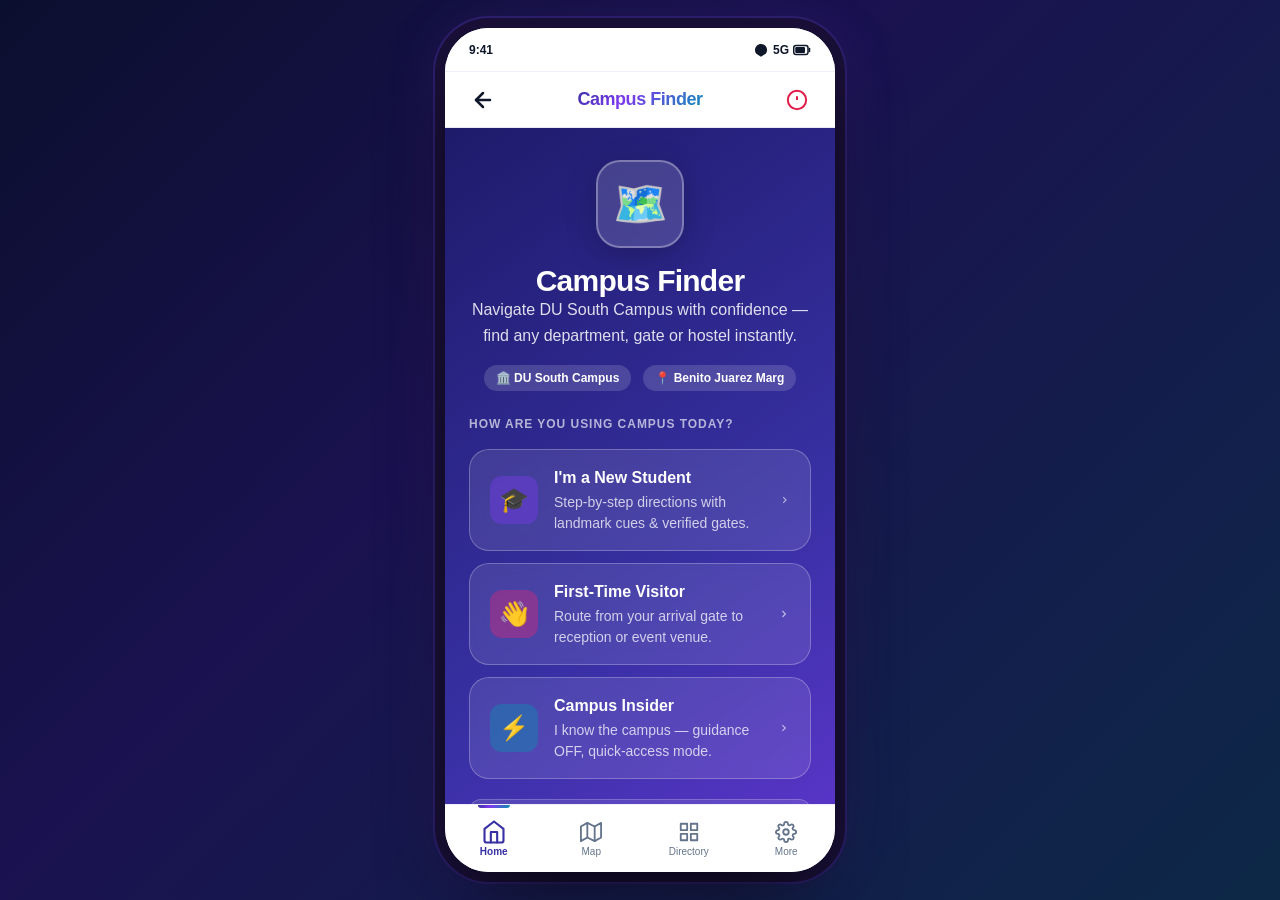
==== commit 2cae59ea: "fix(copy): remove personal persona names (Ananya, Meera, Arjun) across web app UI - Replaced with cl" ====
--- a/prototype-final/index.html
+++ b/prototype-final/index.html
@@ -82,31 +82,31 @@
           <div class="splash-role-cards">
             <p style="color:rgba(255,255,255,0.65);font-size:var(--text-xs);font-weight:var(--font-semibold);text-transform:uppercase;letter-spacing:0.08em;margin-bottom:var(--space-1);">How are you using campus today?</p>
 
-            <!-- Persona 1: New Student (Ananya) -->
+            <!-- Persona 1: New Student -->
             <div class="splash-role-card" onclick="setRoleMode('student')" role="button" aria-label="Select: New Student mode">
               <div class="splash-role-icon student">🎓</div>
               <div>
-                <div class="splash-role-name">I'm a New Student (Ananya)</div>
+                <div class="splash-role-name">I'm a New Student</div>
                 <div class="splash-role-desc">Step-by-step directions with landmark cues & verified gates.</div>
               </div>
               <svg width="20" height="20" viewBox="0 0 24 24" fill="none" stroke="rgba(255,255,255,0.6)" stroke-width="2.5"><polyline points="9 18 15 12 9 6"></polyline></svg>
             </div>
 
-            <!-- Persona 2: First-Time Visitor (Meera) -->
+            <!-- Persona 2: First-Time Visitor -->
             <div class="splash-role-card" onclick="setRoleMode('visitor')" role="button" aria-label="Select: Visitor mode">
               <div class="splash-role-icon visitor">👋</div>
               <div>
-                <div class="splash-role-name">First-Time Visitor (Meera)</div>
+                <div class="splash-role-name">First-Time Visitor</div>
                 <div class="splash-role-desc">Route from your arrival gate to reception or event venue.</div>
               </div>
               <svg width="20" height="20" viewBox="0 0 24 24" fill="none" stroke="rgba(255,255,255,0.6)" stroke-width="2.5"><polyline points="9 18 15 12 9 6"></polyline></svg>
             </div>
 
-            <!-- Persona 3: Campus Insider (Arjun) -->
+            <!-- Persona 3: Campus Insider -->
             <div class="splash-role-card" onclick="setRoleMode('insider')" role="button" aria-label="Select: Insider mode">
               <div class="splash-role-icon insider">⚡</div>
               <div>
-                <div class="splash-role-name">Campus Insider (Arjun)</div>
+                <div class="splash-role-name">Campus Insider</div>
                 <div class="splash-role-desc">I know the campus — guidance OFF, quick-access mode.</div>
               </div>
               <svg width="20" height="20" viewBox="0 0 24 24" fill="none" stroke="rgba(255,255,255,0.6)" stroke-width="2.5"><polyline points="9 18 15 12 9 6"></polyline></svg>
@@ -156,7 +156,7 @@
             <!-- Hidden old search for keyboard focus compatibility -->
             <input type="text" class="search-input" id="home-search-input" placeholder="Search..." style="display:none;" readonly aria-hidden="true">
 
-            <!-- Guidance Banner for Ananya -->
+            <!-- Guidance Banner for New Students -->
             <div class="card" id="home-guidance-banner" style="background:linear-gradient(135deg,#EEF2FF,#E0E7FF);border:1.5px solid var(--color-primary-border);margin-bottom:var(--space-4);">
               <div style="display:flex;align-items:center;justify-content:space-between;gap:var(--space-2);">
                 <div style="display:flex;gap:var(--space-2);align-items:center;">
@@ -304,7 +304,7 @@
             </div>
           </div>
 
-          <!-- Insider Mode Container (Arjun Anti-Persona) -->
+          <!-- Insider Mode Container -->
           <div id="home-insider-container" style="display: none;">
             <div class="card" style="background-color: #FEF3C7; border-color: #FCD34D; margin-bottom: var(--space-4);">
               <div style="display: flex; justify-content: space-between; align-items: center;">
@@ -961,7 +961,7 @@
         </section>
 
         <!-- ===================================================================
-             SCREEN 13: VISITOR MODE (MEERA FLOW)
+             SCREEN 13: VISITOR MODE
              =================================================================== -->
         <section class="screen-view" id="screen-visitor" aria-labelledby="visitor-title">
           <div style="margin-bottom: var(--space-4);">
@@ -1020,7 +1020,7 @@
             <p style="font-size: var(--text-sm); color: var(--color-text-secondary);">Configure navigation preferences and accessibility.</p>
           </div>
 
-          <!-- Insider Mode Toggle (Arjun) -->
+          <!-- Insider Mode Toggle -->
           <div class="card" style="margin-bottom: var(--space-3);">
             <div style="display: flex; justify-content: space-between; align-items: center;">
               <div>
--- a/prototype-final/styles.css
+++ b/prototype-final/styles.css
@@ -500,6 +500,7 @@
 }
 
 .btn-sm {
+  width: auto;
   min-height: 36px;
   padding: var(--space-1) var(--space-3);
   font-size: var(--text-sm);
